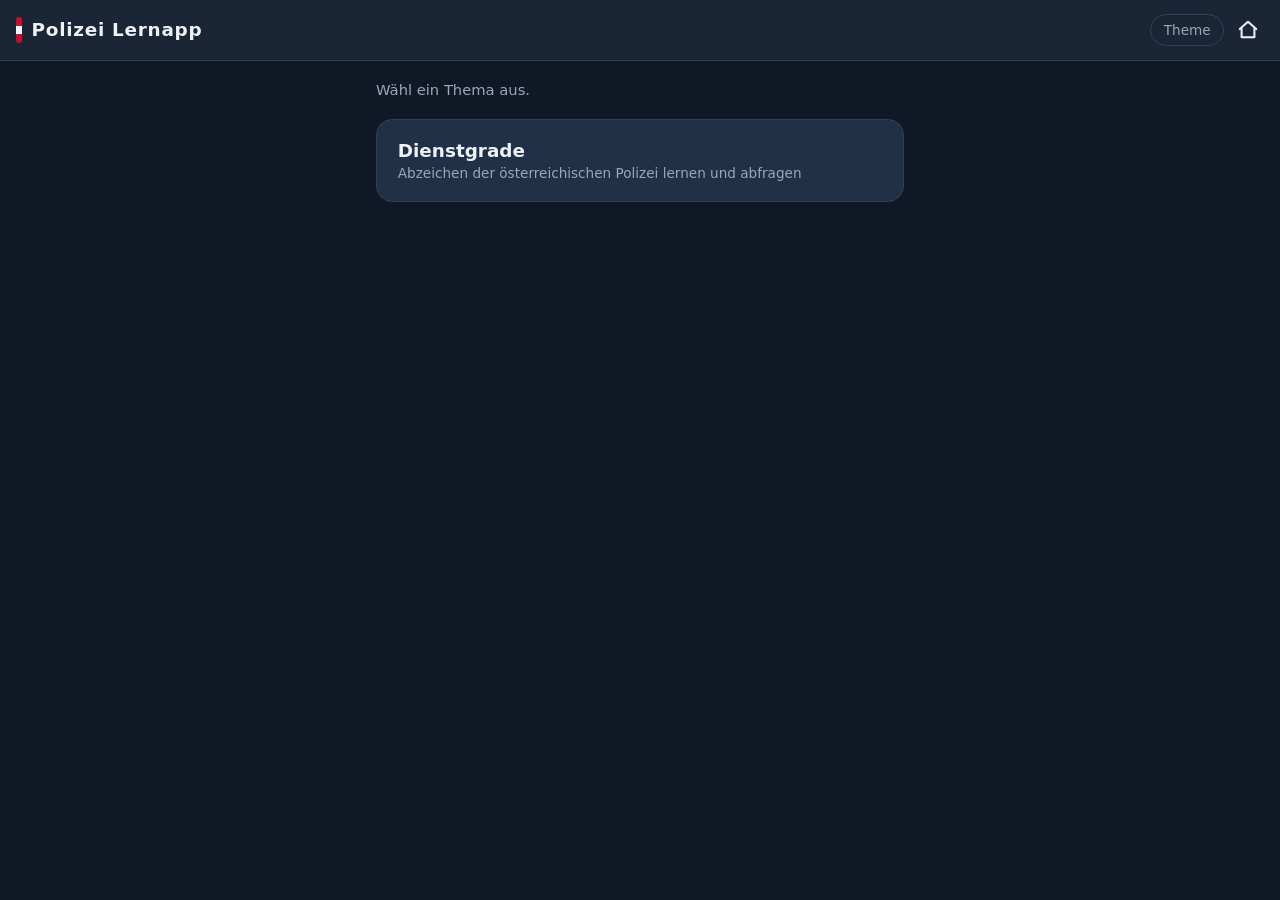
==== index.html @ 6eac29ad "Add files via upload" ====
<!DOCTYPE html>
<html lang="de">
<head>
<meta charset="utf-8">
<meta name="viewport" content="width=device-width, initial-scale=1, viewport-fit=cover">
<meta name="theme-color" content="#101826">
<link rel="manifest" href="manifest.json">
<link rel="icon" href="icon-192.png">
<link rel="apple-touch-icon" href="icon-192.png">
<meta name="apple-mobile-web-app-capable" content="yes">
<meta name="apple-mobile-web-app-status-bar-style" content="black-translucent">
<meta name="apple-mobile-web-app-title" content="Dienstgrade">
<title>Polizei Lernapp</title>
<link rel="stylesheet" href="style.css">
</head>
<body>

<header class="kopf">
  <div class="kopf-titel">
    <span class="rot-weiss-rot" aria-hidden="true"></span>
    <h1 id="kopfTitel">Polizei Lernapp</h1>
  </div>
  <div class="kopf-aktionen">
    <button id="navZurueck" class="nav-icon" hidden aria-label="Zurück">
      <svg viewBox="0 0 24 24" width="22" height="22" fill="none" stroke="currentColor" stroke-width="2.2" stroke-linecap="round" stroke-linejoin="round"><path d="M15 18l-6-6 6-6"/></svg>
    </button>
    <button id="themaBtn" class="ikon" aria-label="Theme umschalten">Theme</button>
    <button id="navHome" class="nav-icon" aria-label="Hauptmenü">
      <svg viewBox="0 0 24 24" width="22" height="22" fill="none" stroke="currentColor" stroke-width="2.2" stroke-linecap="round" stroke-linejoin="round"><path d="M3 11l9-8 9 8"/><path d="M5 10v10h14V10"/></svg>
    </button>
  </div>
</header>

<!-- ========== STARTSEITE (App-Home) ========== -->
<main id="home" class="screen">
  <p class="intro">Wähl ein Thema aus.</p>

  <button id="gehModulDienstgrade" class="kachel kachel-modul">
    <span class="kachel-titel">Dienstgrade</span>
    <span class="kachel-text">Abzeichen der österreichischen Polizei lernen und abfragen</span>
  </button>
</main>

<!-- ========== MODUL: DIENSTGRADE - GRUPPENUEBERSICHT ========== -->
<main id="modulStart" class="screen" hidden>

  <button id="gehAbkuerzungen" class="kachel kachel-modul">
    <span class="kachel-titel">Abkürzungen</span>
    <span class="kachel-text">Kurzbezeichnungen zum Nachschlagen, kein Quiz</span>
  </button>

  <a href="tafel.pdf" target="_blank" rel="noopener" class="kachel kachel-pdf">
    <span class="kachel-titel">Amtliches Referenzdokument (PDF)</span>
    <span class="kachel-text">Die vollständige BMI-Vorschrift im Original</span>
  </a>

  <div id="gruppenListe" class="gruppen-liste"></div>

  <div id="weiteresTraining" class="weiteres-training" hidden>
    <p class="weiteres-titel">Weiteres Training</p>

    <button id="gehSchwierig" class="kachel kachel-klein" disabled>
      <span class="kachel-kopf">
        <span class="kachel-titel">Schwierige Ränge</span>
        <span class="kachel-prozent" id="schwierigProzent">0%</span>
      </span>
      <span class="kachel-text" id="schwierigStatus">Noch keine Übungsdaten vorhanden</span>
      <span class="mini-balken"><span id="schwierigBalken"></span></span>
    </button>

    <button id="gehGemischtMC" class="kachel kachel-klein">
      <span class="kachel-kopf">
        <span class="kachel-titel">Dienstgrade – mit Auswahl</span>
        <span class="kachel-prozent" id="gemischtProzentMC">0%</span>
      </span>
      <span class="kachel-text" id="gemischtStatusMC">Meistere mindestens eine Gruppe</span>
      <span class="mini-balken"><span id="gemischtBalkenMC"></span></span>
    </button>

    <button id="gehGemischtKarte" class="kachel kachel-klein">
      <span class="kachel-kopf">
        <span class="kachel-titel">Dienstgrade – ohne Auswahl</span>
        <span class="kachel-prozent" id="gemischtProzentKarte">0%</span>
      </span>
      <span class="kachel-text" id="gemischtStatusKarte">Meistere mindestens eine Gruppe</span>
      <span class="mini-balken"><span id="gemischtBalkenKarte"></span></span>
    </button>

    <button id="gehUniformMC" class="kachel kachel-klein">
      <span class="kachel-kopf">
        <span class="kachel-titel">Auf der Uniform – mit Auswahl</span>
        <span class="kachel-prozent" id="uniformProzentMC">0%</span>
      </span>
      <span class="kachel-text">Echtes Foto statt Abzeichen-Ausschnitt</span>
      <span class="mini-balken"><span id="uniformBalkenMC"></span></span>
    </button>

    <button id="gehUniformKarte" class="kachel kachel-klein">
      <span class="kachel-kopf">
        <span class="kachel-titel">Auf der Uniform – ohne Auswahl</span>
        <span class="kachel-prozent" id="uniformProzentKarte">0%</span>
      </span>
      <span class="kachel-text">Echtes Foto, Name selbst aufdecken</span>
      <span class="mini-balken"><span id="uniformBalkenKarte"></span></span>
    </button>
  </div>

  <div class="einstellungen">
    <button id="resetLernenBtn" class="reset-klein">Lernfortschritt zurücksetzen</button>
    <button id="resetQuizBtn" class="reset-klein">Quiz-Lernstand zurücksetzen</button>
  </div>
</main>

<!-- ========== LERNMODUS ========== -->
<main id="lernen" class="screen" hidden>
  <div class="fortschritt-leiste"><div id="lernBalken"></div></div>
  <p class="fortschritt-text"><span id="lernPos">1</span> / <span id="lernGesamt"></span></p>

  <div id="lernKarte" class="lernkarte"></div>

  <div class="lern-buttons">
    <button id="lernZurueck" class="knopf knopf-blass">Zurück</button>
    <button id="lernWeiter" class="knopf knopf-gold">Weiter</button>
  </div>
</main>

<!-- ========== QUIZ ========== -->
<main id="quiz" class="screen" hidden>
  <div id="hinweis" class="hinweis" hidden></div>

  <p class="quiz-kontext" id="quizKontext"></p>
  <p class="frage-typ">Welcher Dienstgrad ist das?</p>
  <img id="frageBild" class="frage-bild" src="" alt="Abzeichen">

  <div id="antworten" class="antworten"></div>

  <div id="kartenName" class="karten-name" hidden></div>

  <div id="rueckmeldung" class="rueckmeldung" hidden></div>

  <div id="gruppeFertig" class="gruppe-fertig" hidden>
    <p id="abschlussText"></p>
    <button id="gruppeFertigOk" class="knopf knopf-gold">Zur Gruppenübersicht</button>
  </div>

  <button id="weiterBtn" class="knopf knopf-gold" hidden>Weiter</button>
</main>

<div id="karteAntwort" class="karte-antwort-leiste" hidden>
  <button id="kartenAufdecken" class="knopf knopf-gold">Antwort zeigen</button>
  <div id="kartenBewertung" class="karten-bewertung" hidden>
    <button id="wusstNicht" class="knopf knopf-rot">Wusste ich nicht</button>
    <button id="wusstJa" class="knopf knopf-gruen">Wusste ich</button>
  </div>
</div>

<footer id="leiste" class="leiste" hidden>
  <div class="leiste-wert"><b id="serie">0</b> in Serie</div>
  <div class="leiste-wert"><b id="quote">–</b> richtig</div>
  <div class="leiste-wert"><b id="gelernt">0</b> von <span id="gesamt">0</span> geschafft</div>
</footer>

<!-- ========== ABKUERZUNGEN (eigenes Modul) ========== -->
<main id="abk" class="screen" hidden>
  <h2 class="modul-titel">Abkürzungen</h2>
  <div id="abkListe" class="abk-liste"></div>
  <p class="abk-quelle">Quelle: Wikipedia, BMI Untersch.-Tafel</p>
</main>

<script src="ranks.js"></script>
<script src="app.js"></script>
</body>
</html>
---- style.css ----
/* Muss ganz oben stehen und gewinnt garantiert gegen jede andere
   display-Regel - sonst werden versteckte Bildschirme trotz
   hidden-Attribut angezeigt (sie stapeln sich dann untereinander). */
[hidden] { display: none !important; }

:root {
  --nacht: #101826;
  --nacht-hell: #1a2536;
  --karte: #203046;
  --linie: #2f4159;
  --bordeaux: #6b2130;
  --gold: #c9a227;
  --silber: #c3c9d4;
  --rot: #c8102e;
  --gruen: #3f9e5c;
  --text: #eef1f6;
  --text-leise: #9aa7ba;
}

:root[data-theme="hell"] {
  --nacht: #f4f5f7;
  --nacht-hell: #ffffff;
  --karte: #ffffff;
  --linie: #d8dce3;
  --bordeaux: #8a2c3d;
  --gold: #a17a14;
  --silber: #6b7482;
  --rot: #c8102e;
  --gruen: #2f8a4f;
  --text: #1b2330;
  --text-leise: #5b6474;
}
:root[data-theme="hell"] .lernkarte img,
:root[data-theme="hell"] .ueberblick-item img,
:root[data-theme="hell"] .frage-bild {
  background: #eef0f3;
}
:root[data-theme="hell"] .knopf-rot { background: #ffe1e5; color: #a8283a; border-color: #f0aab4; }
:root[data-theme="hell"] .knopf-gruen { background: #dff5e6; color: #1f7a41; border-color: #a9dfba; }

:root[data-theme="hell"] .antwort.richtig,
:root[data-theme="hell"] .antwort.richtig-blitz {
  background: #dff5e6 !important;
  color: #1f7a41;
  border-color: #4fae6f !important;
}
:root[data-theme="hell"] .antwort.falsch {
  background: #ffe1e5;
  color: #a8283a;
  border-color: #e0788a;
}
:root[data-theme="hell"] .status-offen { background: #e7e9ee; color: #5b6474; }
:root[data-theme="hell"] .status-gelernt { background: #fbf1cf; color: #8a6c14; }
:root[data-theme="hell"] .status-gemeistert { background: #dff5e6; color: #1f7a41; }
:root[data-theme="hell"] .gruppe-fertig {
  background: linear-gradient(150deg, #dff5e6, #eef8ee);
  border-color: #a9dfba;
}
:root[data-theme="hell"] .knopf-gold { color: #fff; }
:root[data-theme="hell"] .gruppen-aktionen button.primaer { color: #fff; }

* { box-sizing: border-box; -webkit-tap-highlight-color: transparent; }

body {
  margin: 0;
  min-height: 100dvh;
  display: flex;
  flex-direction: column;
  background: var(--nacht);
  color: var(--text);
  font-family: "Segoe UI", system-ui, sans-serif;
  font-size: 17px;
  line-height: 1.45;
  padding-bottom: env(safe-area-inset-bottom);
}

/* ---------- Kopf ---------- */
.kopf {
  display: flex;
  align-items: center;
  gap: .5rem;
  padding: .9rem 1rem;
  background: var(--nacht-hell);
  border-bottom: 1px solid var(--linie);
}
.kopf-titel { display: flex; align-items: center; gap: .6rem; }
.kopf-aktionen { margin-left: auto; display: flex; gap: .5rem; }

.nav-icon {
  background: none;
  border: none;
  color: var(--text);
  padding: .3rem;
  display: flex;
  align-items: center;
  gap: .35rem;
  border-radius: 8px;
}
.nav-icon:active { background: var(--karte); }
.nav-icon.nav-text {
  font-family: inherit;
  font-size: .85rem;
  padding: .35rem .8rem;
  border: 1px solid var(--linie);
  border-radius: 999px;
  color: var(--text-leise);
  order: 1;
}
.kopf h1 {
  margin: 0;
  font-size: 1.15rem;
  font-weight: 600;
  letter-spacing: .04em;
}
.rot-weiss-rot {
  width: 6px; height: 26px; border-radius: 3px;
  background: linear-gradient(var(--rot) 33%, #fff 33% 66%, var(--rot) 66%);
}
.ikon {
  background: none;
  border: 1px solid var(--linie);
  color: var(--text-leise);
  border-radius: 999px;
  padding: .35rem .8rem;
  font-size: .85rem;
  font-family: inherit;
}

/* ---------- Hinweis ---------- */
.hinweis {
  margin: .8rem 1rem 0;
  padding: .8rem .9rem;
  border-left: 3px solid var(--gold);
  background: #2a2313;
  border-radius: 0 10px 10px 0;
  font-size: .9rem;
  color: #f0e4c0;
}
.hinweis code { color: var(--gold); }

/* ---------- Quiz ---------- */
main {
  flex: 1;
  padding: 1rem 1rem 1.5rem;
  max-width: 560px;
  width: 100%;
  margin: 0 auto;
}
.frage-typ {
  margin: 0 0 .5rem;
  font-size: .85rem;
  color: var(--text-leise);
}
.frage-bereich { margin-bottom: 1.1rem; }

.frage-text {
  background: linear-gradient(140deg, var(--bordeaux), #4a1622);
  border: 1px solid #83313f;
  border-radius: 14px;
  padding: 1.6rem 1rem;
  text-align: center;
  font-size: 1.5rem;
  font-weight: 600;
}
.frage-bild {
  display: block;
  margin: 0 auto 1rem;
  max-height: clamp(160px, 30vh, 340px);
  max-width: 100%;
  border-radius: 12px;
  background: var(--karte);
  padding: .6rem;
}
.frage-bild-foto {
  background: none;
  padding: 0;
  border-radius: 14px;
  box-shadow: 0 4px 16px rgba(0,0,0,.3);
}

/* ---------- Antworten ---------- */
.antworten { display: grid; gap: .6rem; }
.antworten.bilder { grid-template-columns: 1fr 1fr; }

.antwort {
  background: var(--karte);
  border: 1px solid var(--linie);
  border-radius: 12px;
  color: var(--text);
  font-family: inherit;
  font-size: 1rem;
  padding: .95rem .9rem;
  text-align: left;
  transition: transform .08s ease;
}
.antworten.bilder .antwort {
  display: flex;
  align-items: center;
  justify-content: center;
  min-height: 130px;
  padding: .5rem;
}
.antwort img { max-width: 100%; max-height: 118px; }
.antwort:active { transform: scale(.97); }
.antwort:focus-visible { outline: 2px solid var(--gold); outline-offset: 2px; }

.antwort.richtig {
  border-color: var(--gruen);
  background: #17351f;
}
.antwort.falsch {
  border-color: var(--rot);
  background: #3a161c;
}
.antwort:disabled { opacity: 1; }
.antwort.blass { opacity: .38; }

/* ---------- Rueckmeldung ---------- */
.rueckmeldung {
  margin-top: 1rem;
  padding: .85rem 1rem;
  border-radius: 12px;
  background: var(--nacht-hell);
  border: 1px solid var(--linie);
  font-size: .95rem;
}
.rueckmeldung b { color: var(--gold); }

.weiter {
  width: 100%;
  margin-top: .8rem;
  padding: 1rem;
  border: none;
  border-radius: 12px;
  background: var(--gold);
  color: #221c06;
  font-family: inherit;
  font-size: 1.05rem;
  font-weight: 700;
}
.weiter:active { transform: scale(.98); }

/* ---------- Fussleiste ---------- */
.leiste {
  position: fixed;
  left: 0;
  right: 0;
  bottom: 0;
  z-index: 25;
  display: flex;
  justify-content: space-around;
  gap: .5rem;
  padding: .6rem .5rem calc(.6rem + env(safe-area-inset-bottom));
  background: var(--nacht-hell);
  border-top: 1px solid var(--linie);
  font-size: .78rem;
  color: var(--text-leise);
  text-align: center;
}
.leiste b { display: block; font-size: 1.15rem; color: var(--text); }

/* ---------- Lernstand ---------- */
.panel {
  position: fixed;
  inset: 0;
  z-index: 10;
  background: var(--nacht);
  overflow-y: auto;
  padding: 0 1rem 2rem;
}
.panel-kopf {
  position: sticky;
  top: 0;
  display: flex;
  align-items: center;
  justify-content: space-between;
  padding: 1rem 0;
  background: var(--nacht);
  border-bottom: 1px solid var(--linie);
}
.panel-kopf h2 { margin: 0; font-size: 1.1rem; font-weight: 600; }

.stats-liste { margin-top: 1rem; }
.stat-zeile { padding: .65rem 0; border-bottom: 1px solid var(--linie); }
.stat-oben {
  display: flex;
  justify-content: space-between;
  gap: 1rem;
  font-size: .95rem;
}
.stat-oben span { color: var(--text-leise); font-size: .85rem; white-space: nowrap; }
.balken {
  height: 6px;
  margin-top: .45rem;
  border-radius: 3px;
  background: var(--linie);
  overflow: hidden;
}
.balken div { height: 100%; background: var(--gold); }
.stat-gruppe {
  margin: 1.4rem 0 .2rem;
  font-size: .8rem;
  color: var(--text-leise);
}

.reset {
  width: 100%;
  margin-top: 1.5rem;
  padding: .9rem;
  border: 1px solid var(--rot);
  border-radius: 12px;
  background: none;
  color: #ff8b9c;
  font-family: inherit;
  font-size: .95rem;
}

@media (prefers-reduced-motion: reduce) {
  * { transition: none !important; }
}

/* ============ Start / Lernen / Quiz ============ */

.screen {
  flex: 1;
  padding: 1.1rem 1rem 1.5rem;
  max-width: 560px;
  width: 100%;
  margin: 0 auto;
  display: flex;
  flex-direction: column;
}

.intro {
  color: var(--text-leise);
  font-size: .92rem;
  margin: 0 0 1.2rem;
}

.kachel {
  display: flex;
  flex-direction: column;
  align-items: flex-start;
  gap: .3rem;
  text-align: left;
  width: 100%;
  border: 1px solid var(--linie);
  border-radius: 16px;
  padding: 1.2rem 1.3rem;
  margin-bottom: .9rem;
  font-family: inherit;
  color: var(--text);
  background: var(--karte);
}
.kachel-lernen { background: linear-gradient(135deg, #203046, #16324a); border-color: #2c4c68; }
.kachel-quiz   { background: linear-gradient(135deg, var(--bordeaux), #4a1622); border-color: #83313f; }
.kachel-titel { font-size: 1.15rem; font-weight: 700; }
.kachel-text  { font-size: .85rem; color: var(--text-leise); }
.kachel:active:not(:disabled) { transform: scale(.98); }
.kachel:disabled {
  opacity: .55;
  filter: grayscale(.4);
}

.einstellungen {
  margin-top: auto;
  padding-top: 1.5rem;
  display: flex;
  flex-direction: column;
  gap: .6rem;
}
.reset-klein {
  background: none;
  border: 1px solid var(--linie);
  color: var(--text-leise);
  border-radius: 10px;
  padding: .7rem;
  font-family: inherit;
  font-size: .82rem;
}

/* ---------- Lernmodus ---------- */

.fortschritt-leiste {
  height: 6px;
  border-radius: 3px;
  background: var(--linie);
  overflow: hidden;
  margin-bottom: .4rem;
}
.fortschritt-leiste div { height: 100%; background: var(--gold); transition: width .25s ease; }
.fortschritt-text {
  margin: 0 0 1rem;
  font-size: .8rem;
  color: var(--text-leise);
  text-align: right;
}

.lernkarte {
  flex: 1;
  display: flex;
  flex-direction: column;
  align-items: center;
  justify-content: center;
  text-align: center;
  background: var(--karte);
  border: 1px solid var(--linie);
  border-radius: 18px;
  padding: 1.6rem 1.3rem;
  min-height: 320px;
}
.lernkarte img {
  max-height: 280px;
  max-width: 100%;
  margin-bottom: 1rem;
  border-radius: 10px;
}
.lernkarte h2 { margin: 0 0 .3rem; font-size: 1.4rem; }
.lernkarte .gruppe-tag {
  display: inline-block;
  font-size: .75rem;
  color: var(--gold);
  border: 1px solid var(--gold);
  border-radius: 999px;
  padding: .15rem .7rem;
  margin-bottom: .2rem;
}

.lernkarte.intro-karte {
  background: linear-gradient(150deg, var(--nacht-hell), var(--karte));
}
.lernkarte.intro-karte h2 { font-size: 1.3rem; }
.lernkarte.intro-karte p { color: var(--text-leise); font-size: .95rem; margin: .6rem 0 0; }

.lern-buttons {
  display: grid;
  grid-template-columns: 1fr 2fr;
  gap: .7rem;
  margin-top: 1rem;
}

.knopf {
  width: 100%;
  padding: 1rem;
  border: none;
  border-radius: 12px;
  font-family: inherit;
  font-size: 1.02rem;
  font-weight: 700;
}
.knopf-gold { background: var(--gold); color: #221c06; }
.knopf-blass { background: var(--karte); color: var(--text); border: 1px solid var(--linie); }
.knopf:active { transform: scale(.98); }
.knopf:disabled { opacity: .4; }

.link-klein {
  background: none;
  border: none;
  color: var(--text-leise);
  font-family: inherit;
  font-size: .85rem;
  text-decoration: underline;
  margin-top: .9rem;
  align-self: center;
  padding: .4rem;
}

/* ---------- Quiz: sechs Antworten ---------- */

.antworten.text6 { grid-template-columns: 1fr 1fr; gap: .5rem; }
.antworten.text6 .antwort { padding: .7rem .5rem; font-size: .92rem; text-align: center; }

.antwort.richtig-blitz {
  border-color: var(--gruen) !important;
  background: #17351f !important;
}

/* ============ Gruppen-Kacheln (Start) ============ */

.gruppen-liste { display: flex; flex-direction: column; gap: .8rem; margin-bottom: .9rem; }

.gruppen-karte {
  border: 1px solid var(--linie);
  border-radius: 16px;
  padding: 1rem 1.1rem;
  background: var(--karte);
}
.gruppen-kopf {
  display: flex;
  align-items: center;
  justify-content: space-between;
  gap: .6rem;
  margin-bottom: .8rem;
}
.gruppen-name { font-size: 1.02rem; font-weight: 700; }
.gruppen-anzahl { font-size: .78rem; color: var(--text-leise); display: block; margin-top: .1rem; }

.gruppen-status {
  font-size: .72rem;
  font-weight: 700;
  padding: .2rem .6rem;
  border-radius: 999px;
  white-space: nowrap;
}
.status-offen     { background: #2a3345; color: var(--text-leise); }
.status-gelernt   { background: #2a3313; color: #e3d98a; }
.status-gemeistert{ background: #123822; color: #7fe3a4; }

.gruppen-aktionen { display: grid; grid-template-columns: 1fr 1fr; gap: .6rem; }
.gruppen-aktionen button {
  padding: .75rem;
  border-radius: 10px;
  font-family: inherit;
  font-size: .88rem;
  font-weight: 700;
  border: 1px solid var(--linie);
  background: var(--nacht-hell);
  color: var(--text);
}
.gruppen-aktionen button.primaer { background: var(--gold); color: #221c06; border: none; }
.gruppen-aktionen button:disabled { opacity: .4; }

.kachel-gemischt {
  background: linear-gradient(135deg, #2a2050, #4a1f5c);
  border-color: #6b3f8a;
}
.kachel-schwierig {
  background: linear-gradient(135deg, #4a2e10, #5c3a12);
  border-color: #8a5f2f;
}
.kachel-duell {
  background: linear-gradient(135deg, #3a1010, #5c1818);
  border-color: #8a2f2f;
}

/* ============ Uebersichtskarte im Lernmodus ============ */

.lernkarte.ueberblick-karte { align-items: stretch; text-align: left; }
.lernkarte.ueberblick-karte h2 { align-self: center; margin-bottom: 1rem; }
.ueberblick-liste { width: 100%; display: flex; flex-direction: column; gap: .5rem; }
.ueberblick-item {
  display: flex;
  align-items: center;
  gap: .8rem;
  background: var(--nacht-hell);
  border-radius: 10px;
  padding: .6rem .8rem;
}
.ueberblick-item img {
  width: 68px; height: 68px;
  object-fit: contain;
  border-radius: 6px;
  background: rgba(255,255,255,.04);
  padding: 3px;
  flex-shrink: 0;
}
.ueberblick-item .nr {
  font-size: .8rem;
  color: var(--text-leise);
  width: 1.3rem;
  text-align: right;
  flex-shrink: 0;
}
.ueberblick-item .name { font-size: 1rem; }

.rang-hinweis {
  margin: .6rem 0 0;
  font-size: .82rem;
  color: var(--text-leise);
  line-height: 1.4;
}

/* ============ Quiz-Kontext + Gruppenabschluss ============ */

.quiz-kontext {
  text-align: center;
  font-size: .8rem;
  color: var(--gold);
  margin: 0 0 .2rem;
  letter-spacing: .03em;
}

.gruppe-fertig {
  text-align: center;
  background: linear-gradient(150deg, #123822, #0e2a1a);
  border: 1px solid #1f5c3a;
  border-radius: 16px;
  padding: 1.6rem 1.2rem;
  margin-top: .5rem;
}
.gruppe-fertig p { font-size: 1.15rem; margin: 0 0 1rem; }
.gruppe-fertig .knopf { max-width: 260px; margin: 0 auto; }

/* ============ Abkuerzungen-Modul ============ */

.kachel-abk {
  background: linear-gradient(135deg, #10333a, #124a4a);
  border-color: #2f7a7a;
}

.abk-quelle {
  font-size: .75rem;
  color: var(--text-leise);
  margin: 1.2rem 0 0;
  text-align: center;
}

.abk-liste { padding-bottom: 1rem; }

/* Jede Zeile ist jetzt eine feste Karte mit Bild, Titel, Kuerzel und
   Hinweistext - keine Tipp-Interaktion mehr noetig. */
.abk-karte {
  display: flex;
  align-items: flex-start;
  gap: .9rem;
  padding: .9rem 0;
  border-bottom: 1px solid var(--linie);
}
.abk-karte-bild {
  width: 84px;
  height: 84px;
  object-fit: contain;
  flex-shrink: 0;
  border-radius: 6px;
  background: rgba(255,255,255,.06);
  padding: 3px;
}
.abk-karte-inhalt { flex: 1; min-width: 0; }
.abk-kurz {
  flex-shrink: 0;
  font-size: .85rem;
  font-weight: 700;
  border-radius: 8px;
  padding: .15rem .6rem;
  white-space: nowrap;
}
.abk-hinweis {
  font-size: .84rem;
  color: var(--text-leise);
  line-height: 1.4;
}
.abk-tooltip-titel {
  font-size: .98rem;
  font-weight: 700;
  margin-bottom: .35rem;
  display: flex;
  align-items: center;
  gap: .5rem;
  flex-wrap: wrap;
}

/* Abkuerzungs-Badge je Verwendungsgruppe im selben Goldton-Grundschema,
   aber jeweils leicht verschoben eingefaerbt. */
.abk-kurz-e2b     { background: #4a2226; color: #e7a3a9; }  /* rötlich */
.abk-kurz-e2a     { background: #33383f; color: #c9d1da; }  /* silbern */
.abk-kurz-e1      { background: #4a3d12; color: #e8d27a; }  /* gelb */
.abk-kurz-sonstige{ background: #4a2f10; color: #e8a95c; }  /* orange-gold */

:root[data-theme="hell"] .abk-kurz-e2b      { background: #f7dde0; color: #93343e; }
:root[data-theme="hell"] .abk-kurz-e2a      { background: #e4e7ec; color: #454e5b; }
:root[data-theme="hell"] .abk-kurz-e1       { background: #faf0cf; color: #8a6c14; }
:root[data-theme="hell"] .abk-kurz-sonstige { background: #fbe4cc; color: #96591c; }

/* ============ Neue App-Startseite ============ */

.kachel-modul {
  background: var(--karte);
  border-color: var(--linie);
}
.kachel-pdf {
  display: flex;
  flex-direction: column;
  gap: .3rem;
  background: var(--karte);
  border: 1px dashed var(--linie);
  border-radius: 16px;
  padding: 1rem 1.1rem;
  margin-bottom: 1rem;
  text-decoration: none;
  color: var(--text);
}
.kachel-pdf .kachel-titel { font-size: .98rem; font-weight: 700; }
.kachel-pdf .kachel-text { font-size: .8rem; color: var(--text-leise); }
.kachel-pdf:active { background: var(--nacht-hell); }
.kachel-bald {
  opacity: .55;
}

.link-oben {
  display: block;
  margin: 0 0 1rem;
  align-self: flex-start;
}

.modul-titel {
  font-size: 1.2rem;
  font-weight: 700;
  margin: 0 0 .8rem;
}

/* ============ Weiteres Training (zurueckhaltender als Hauptkacheln) ============ */

.weiteres-training {
  margin-top: 1.4rem;
  padding-top: 1.2rem;
  border-top: 1px solid var(--linie);
}
.weiteres-titel {
  font-size: .8rem;
  color: var(--text-leise);
  text-transform: uppercase;
  letter-spacing: .04em;
  margin: 0 0 .7rem;
}

.kachel-klein {
  background: var(--nacht-hell);
  border: 1px solid var(--linie);
  padding: .85rem 1rem;
  margin-bottom: .6rem;
}
.kachel-klein .kachel-titel { font-size: .95rem; font-weight: 600; }
.kachel-klein .kachel-text { font-size: .78rem; }

.kachel-kopf {
  display: flex;
  align-items: baseline;
  justify-content: space-between;
  gap: .6rem;
  width: 100%;
}
.kachel-prozent {
  font-size: .85rem;
  font-weight: 700;
  color: var(--gold);
  flex-shrink: 0;
}
.mini-balken {
  display: block;
  width: 100%;
  height: 5px;
  border-radius: 3px;
  background: var(--linie);
  overflow: hidden;
  margin-top: .5rem;
}
.mini-balken span {
  display: block;
  height: 100%;
  background: var(--gold);
  width: 0%;
  transition: width .3s ease;
}

/* Zusatz-Modi (Gemischt/Schwierig/Duell) nutzen bewusst denselben
   ruhigen Look wie die Gruppenkacheln, keine bunten Farbverlaeufe mehr. */

/* ============ Karteikarten-Modus (Gemischtes Quiz ohne Auswahl) ============ */

/* Name-Anzeige liegt im normalen Fluss direkt unter dem Bild und blendet
   sanft ein, statt abrupt aufzuploppen. */
.karten-name {
  background: var(--karte);
  border: 1px solid var(--linie);
  border-radius: 14px;
  padding: 1.3rem 1rem;
  font-size: 1.4rem;
  font-weight: 700;
  text-align: center;
  margin: .5rem 0 1rem;
  opacity: 0;
  transform: translateY(8px);
  transition: opacity .35s ease, transform .35s ease;
}
.karten-name.sichtbar {
  opacity: 1;
  transform: translateY(0);
}

/* Die Buttons ("Antwort zeigen" / Bewertung) sitzen fix am unteren
   Bildschirmrand - aber ueber der Fussleiste mit Serie/Quote/Gelernt,
   damit sie diese Infos nicht verdecken. */
.karte-antwort-leiste {
  position: fixed;
  left: 1rem;
  right: 1rem;
  bottom: calc(3.8rem + env(safe-area-inset-bottom));
  z-index: 30;
  background: var(--nacht-hell);
  border: 1px solid var(--linie);
  border-radius: 16px;
  padding: .9rem 1rem;
  box-shadow: 0 8px 24px rgba(0,0,0,.35);
}

/* Platz am Bildschirmende reservieren, damit weder die fixe Leiste
   noch die Fussleiste den letzten Inhalt verdecken. */
#quiz { padding-bottom: 10.5rem; }

/* "Weiter"-Knopf im MC-Quiz genauso angehoben und fixiert wie die
   Karteikarten-Leiste, ebenfalls ueber der Fussleiste. */
#weiterBtn {
  position: fixed;
  left: 1rem;
  right: 1rem;
  bottom: calc(3.8rem + env(safe-area-inset-bottom));
  z-index: 30;
  width: auto;
  box-shadow: 0 8px 24px rgba(0,0,0,.35);
}

.karten-bewertung {
  display: grid;
  grid-template-columns: 1fr 1fr;
  gap: .7rem;
}

.knopf-rot {
  background: #3a161c;
  color: #ff9aa6;
  border: 1px solid #7a2a35;
}
.knopf-gruen {
  background: #123822;
  color: #7fe3a4;
  border: 1px solid #1f5c3a;
}

/* ============ Quiz-Bildschirm: fest, kein Scrollen ============ */

body.fest {
  height: 100dvh;
  overflow: hidden;
}
body.fest #quiz {
  overflow: hidden;
  padding-top: .6rem;
}
body.fest #quiz .quiz-kontext { margin-bottom: 0; }
body.fest #quiz .frage-typ { margin: 0 0 .4rem; }
body.fest .antworten.text6 .antwort { padding: .6rem .4rem; font-size: .88rem; }
body.fest .karten-name { padding: .9rem 1rem; margin: .4rem 0 .6rem; font-size: 1.2rem; }

/* ============ Lernstand: nur Hauptgruppen-Zusammenfassung ============ */

.stat-gruppen-karte {
  background: var(--karte);
  border: 1px solid var(--linie);
  border-radius: 14px;
  padding: 1rem 1.1rem;
  margin-bottom: .9rem;
}
.stat-gruppen-karte .stat-oben {
  display: flex;
  align-items: center;
  justify-content: space-between;
  gap: .6rem;
  margin-bottom: .6rem;
}
.stat-gruppen-karte .gruppen-name { font-size: 1rem; font-weight: 700; }
.stat-gruppen-karte .balken { height: 8px; }
.stat-detail {
  margin: .6rem 0 0;
  font-size: .82rem;
  color: var(--text-leise);
}
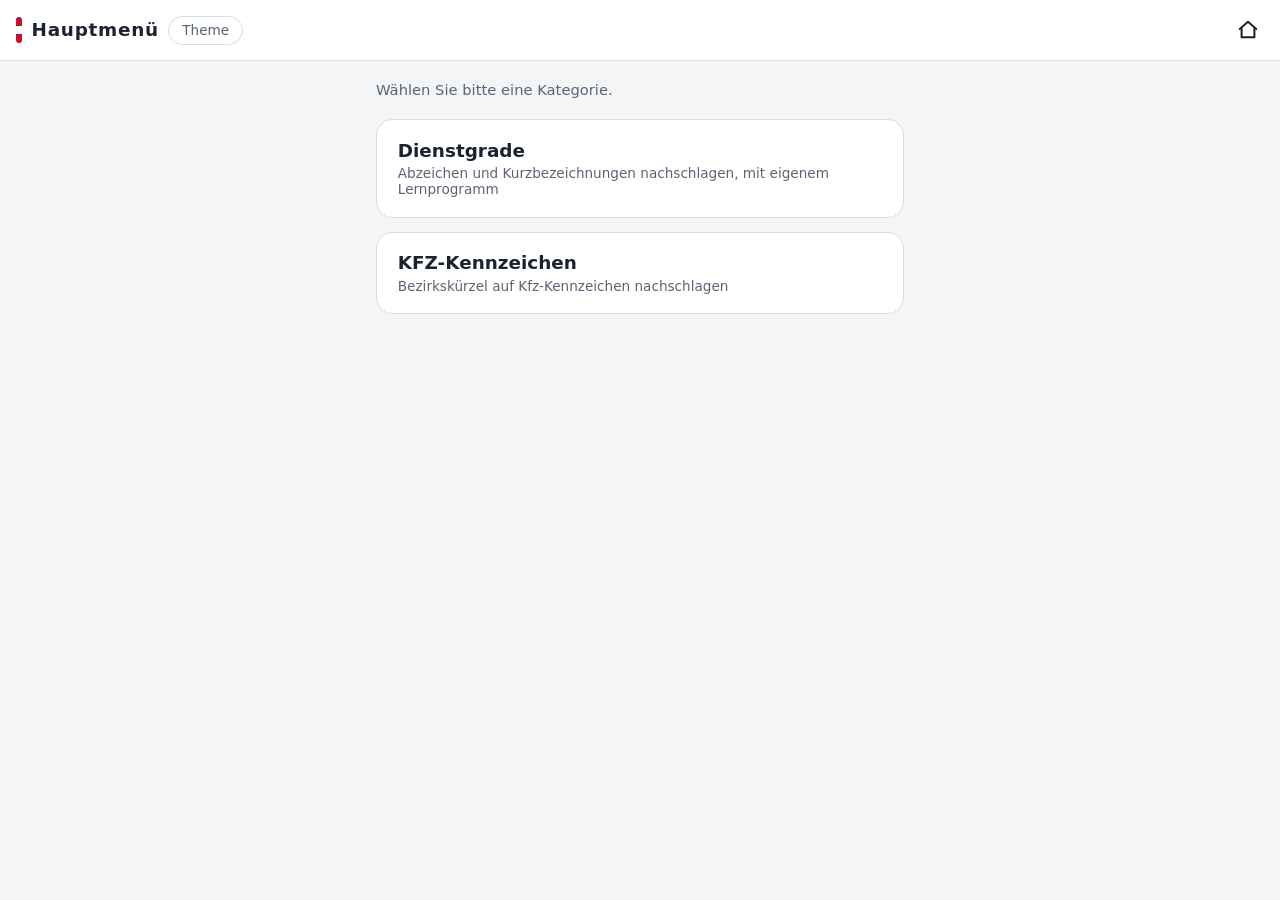
==== commit 617806c6: "Add files via upload" ====
--- a/index.html
+++ b/index.html
@@ -9,64 +9,54 @@
 <link rel="apple-touch-icon" href="icon-192.png">
 <meta name="apple-mobile-web-app-capable" content="yes">
 <meta name="apple-mobile-web-app-status-bar-style" content="black-translucent">
-<meta name="apple-mobile-web-app-title" content="Dienstgrade">
-<title>Polizei Lernapp</title>
-<link rel="stylesheet" href="style.css">
+<meta name="apple-mobile-web-app-title" content="Hauptmenü NachSchlagWerk">
+<title>NachSchlagWerk</title>
+<link rel="preconnect" href="https://fonts.googleapis.com">
+<link rel="preconnect" href="https://fonts.gstatic.com" crossorigin>
+<link href="https://fonts.googleapis.com/css2?family=Barlow+Condensed:wght@600;700;800;900&display=swap" rel="stylesheet">
+<link rel="stylesheet" href="style.css?v=29">
 </head>
 <body>
 
 <header class="kopf">
   <div class="kopf-titel">
     <span class="rot-weiss-rot" aria-hidden="true"></span>
-    <h1 id="kopfTitel">Polizei Lernapp</h1>
+    <h1 id="kopfTitel">NachSchlagWerk</h1>
+    <button id="themaBtn" class="ikon" aria-label="Theme umschalten">Theme</button>
   </div>
   <div class="kopf-aktionen">
     <button id="navZurueck" class="nav-icon" hidden aria-label="Zurück">
       <svg viewBox="0 0 24 24" width="22" height="22" fill="none" stroke="currentColor" stroke-width="2.2" stroke-linecap="round" stroke-linejoin="round"><path d="M15 18l-6-6 6-6"/></svg>
     </button>
-    <button id="themaBtn" class="ikon" aria-label="Theme umschalten">Theme</button>
     <button id="navHome" class="nav-icon" aria-label="Hauptmenü">
       <svg viewBox="0 0 24 24" width="22" height="22" fill="none" stroke="currentColor" stroke-width="2.2" stroke-linecap="round" stroke-linejoin="round"><path d="M3 11l9-8 9 8"/><path d="M5 10v10h14V10"/></svg>
     </button>
   </div>
 </header>
 
-<!-- ========== STARTSEITE (App-Home) ========== -->
+<!-- ========== STARTSEITE (App-Home / Nachschlagewerk) ========== -->
 <main id="home" class="screen">
-  <p class="intro">Wähl ein Thema aus.</p>
+  <p class="intro">Wählen Sie bitte eine Kategorie.</p>
 
   <button id="gehModulDienstgrade" class="kachel kachel-modul">
     <span class="kachel-titel">Dienstgrade</span>
-    <span class="kachel-text">Abzeichen der österreichischen Polizei lernen und abfragen</span>
+    <span class="kachel-text">Abzeichen und Kurzbezeichnungen nachschlagen, mit eigenem Lernprogramm</span>
+  </button>
+
+  <button id="gehModulKennzeichen" class="kachel kachel-modul">
+    <span class="kachel-titel">KFZ-Kennzeichen</span>
+    <span class="kachel-text">Bezirkskürzel auf Kfz-Kennzeichen nachschlagen</span>
   </button>
 </main>
 
 <!-- ========== MODUL: DIENSTGRADE - GRUPPENUEBERSICHT ========== -->
 <main id="modulStart" class="screen" hidden>
-
-  <button id="gehAbkuerzungen" class="kachel kachel-modul">
-    <span class="kachel-titel">Abkürzungen</span>
-    <span class="kachel-text">Kurzbezeichnungen zum Nachschlagen, kein Quiz</span>
-  </button>
-
-  <a href="tafel.pdf" target="_blank" rel="noopener" class="kachel kachel-pdf">
-    <span class="kachel-titel">Amtliches Referenzdokument (PDF)</span>
-    <span class="kachel-text">Die vollständige BMI-Vorschrift im Original</span>
-  </a>
+  <h2 class="modul-titel">Lernprogramm</h2>
 
   <div id="gruppenListe" class="gruppen-liste"></div>
 
-  <div id="weiteresTraining" class="weiteres-training" hidden>
+  <div id="weiteresTraining" class="weiteres-training">
     <p class="weiteres-titel">Weiteres Training</p>
-
-    <button id="gehSchwierig" class="kachel kachel-klein" disabled>
-      <span class="kachel-kopf">
-        <span class="kachel-titel">Schwierige Ränge</span>
-        <span class="kachel-prozent" id="schwierigProzent">0%</span>
-      </span>
-      <span class="kachel-text" id="schwierigStatus">Noch keine Übungsdaten vorhanden</span>
-      <span class="mini-balken"><span id="schwierigBalken"></span></span>
-    </button>
 
     <button id="gehGemischtMC" class="kachel kachel-klein">
       <span class="kachel-kopf">
@@ -160,11 +150,76 @@
   <div class="leiste-wert"><b id="gelernt">0</b> von <span id="gesamt">0</span> geschafft</div>
 </footer>
 
-<!-- ========== ABKUERZUNGEN (eigenes Modul) ========== -->
+<!-- ========== MODUL: KENNZEICHEN ========== -->
+<main id="kennzeichen" class="screen" hidden>
+  <h2 class="modul-titel">Kennzeichen-Abfrage</h2>
+
+  <div class="kz-simulator">
+    <label for="kzLand" class="kz-label">Land</label>
+    <select id="kzLand" class="kz-land-auswahl"></select>
+
+    <div class="kz-schild" id="kzSchild">
+      <span class="kz-schild-eu" id="kzSchildEu">
+        <span class="kz-sterne" id="kzSterne"></span>
+        <span class="kz-schild-a" id="kzSchildA">A</span>
+      </span>
+      <input id="kzEingabe" class="kz-schild-code" type="text" maxlength="3" autocomplete="off" autocapitalize="characters">
+      <span class="kz-schild-punkt" id="kzSchildPunkt"></span>
+      <span class="kz-schild-wappen" id="kzWappen">
+        <span class="kz-wappen-bild" id="kzWappenBild"></span>
+        <span class="kz-wappen-text" id="kzWappenText"></span>
+      </span>
+      <input class="kz-schild-nr" id="kzSchildNr" type="text" value="123 AB" readonly autocomplete="off">
+      <span class="kz-schild-nr-suffix" id="kzSchildNrSuffix"></span>
+      <span class="kz-schild-eu2" id="kzSchildEu2"></span>
+    </div>
+
+    <p class="kz-ergebnis" id="kzErgebnis">Tipp ein Bezirkskürzel ein, z.B. „AM"</p>
+  </div>
+
+  <div class="kz-karte-box" id="kzKarteBox" hidden>
+    <p class="kz-karte-titel">Lage in Österreich</p>
+    <div class="kz-karte" id="kzKarte"></div>
+  </div>
+
+  <button id="gehKennzeichenListe" class="kachel kachel-klein">
+    <span class="kachel-titel">Alle Kennzeichen durchsuchen</span>
+    <span class="kachel-text">Komplette Liste mit Suche und Land-/Bundesland-Filter</span>
+  </button>
+</main>
+
+<!-- ========== MODUL: KENNZEICHEN - LISTE ========== -->
+<main id="kennzeichenListe" class="screen" hidden>
+  <h2 class="modul-titel">Alle Kennzeichen durchsuchen</h2>
+
+  <div class="kz-filterzeile">
+    <select id="kzListeLand" class="kz-bundesland-filter"></select>
+    <select id="kzListeBundesland" class="kz-bundesland-filter">
+      <option value="">Alle Regionen</option>
+    </select>
+  </div>
+
+  <div class="kz-suchleiste">
+    <input id="kzSucheKuerzel" class="kz-suche-kuerzel" type="text" maxlength="4" placeholder="Kürzel" autocomplete="off" autocapitalize="characters">
+    <span class="kz-suchleiste-trenner"></span>
+    <svg class="kz-lupe" viewBox="0 0 24 24" width="18" height="18" fill="none" stroke="currentColor" stroke-width="2.2" stroke-linecap="round"><circle cx="11" cy="11" r="7"/><path d="M21 21l-4.3-4.3"/></svg>
+    <input id="kzSucheName" class="kz-suche-eingabe" type="text" placeholder="Bezirk, Bundesland oder Land suchen ..." autocomplete="off">
+  </div>
+
+  <div id="kzListe" class="kz-liste"></div>
+</main>
+
+<!-- ========== DIENSTGRADE - UEBERSICHT (Kurzbezeichnungen) ========== -->
 <main id="abk" class="screen" hidden>
-  <h2 class="modul-titel">Abkürzungen</h2>
+  <h2 class="modul-titel">Dienstgrade</h2>
+
+  <button id="gehLernprogramm" class="kachel kachel-modul">
+    <span class="kachel-titel">Lernprogramm</span>
+    <span class="kachel-text">Dienstgrade lernen und im Quiz abfragen</span>
+  </button>
+
   <div id="abkListe" class="abk-liste"></div>
-  <p class="abk-quelle">Quelle: Wikipedia, BMI Untersch.-Tafel</p>
+  <p class="abk-quelle">Quelle: <a href="tafel.pdf" target="_blank" rel="noopener">Amtliches Referenzdokument (PDF, BMI-Vorschrift)</a></p>
 </main>
 
 <script src="ranks.js"></script>
--- a/style.css
+++ b/style.css
@@ -104,7 +104,6 @@
   border: 1px solid var(--linie);
   border-radius: 999px;
   color: var(--text-leise);
-  order: 1;
 }
 .kopf h1 {
   margin: 0;
@@ -303,6 +302,18 @@
   color: var(--text-leise);
 }
 
+/* Land-Ueberschrift in der Kennzeichen-Liste: deutlich kraeftiger als
+   die Bundesland-/Regions-Unterueberschrift darunter. */
+.stat-land {
+  margin: 1.8rem 0 .3rem;
+  padding-top: 1rem;
+  border-top: 1px solid var(--linie);
+  font-size: 1.05rem;
+  font-weight: 700;
+  color: var(--text);
+}
+.stat-land:first-child { margin-top: 0; padding-top: 0; border-top: none; }
+
 .reset {
   width: 100%;
   margin-top: 1.5rem;
@@ -524,10 +535,6 @@
   background: linear-gradient(135deg, #2a2050, #4a1f5c);
   border-color: #6b3f8a;
 }
-.kachel-schwierig {
-  background: linear-gradient(135deg, #4a2e10, #5c3a12);
-  border-color: #8a5f2f;
-}
 .kachel-duell {
   background: linear-gradient(135deg, #3a1010, #5c1818);
   border-color: #8a2f2f;
@@ -547,7 +554,8 @@
   padding: .6rem .8rem;
 }
 .ueberblick-item img {
-  width: 68px; height: 68px;
+  width: 68px;
+  height: 68px;
   object-fit: contain;
   border-radius: 6px;
   background: rgba(255,255,255,.04);
@@ -864,3 +872,501 @@
   font-size: .82rem;
   color: var(--text-leise);
 }
+
+/* ============ Kennzeichen-Modul ============ */
+
+.kz-simulator {
+  background: var(--karte);
+  border: 1px solid var(--linie);
+  border-radius: 16px;
+  padding: 1.1rem 1.2rem 1.3rem;
+  margin-bottom: 1.2rem;
+  text-align: center;
+}
+.kz-label {
+  display: block;
+  font-size: .8rem;
+  color: var(--text-leise);
+  margin-bottom: .5rem;
+  text-align: left;
+}
+.kz-eingabe {
+  width: 100%;
+  font-family: inherit;
+  font-size: 1.3rem;
+  font-weight: 700;
+  letter-spacing: .1em;
+  text-align: center;
+  text-transform: uppercase;
+  padding: .7rem;
+  border-radius: 10px;
+  border: 1px solid var(--linie);
+  background: var(--nacht-hell);
+  color: var(--text);
+  margin-bottom: 1.1rem;
+}
+.kz-eingabe:focus { outline: 2px solid var(--gold); }
+
+.kz-land-auswahl {
+  width: 100%;
+  font-family: inherit;
+  font-size: .98rem;
+  padding: .65rem .8rem;
+  border-radius: 10px;
+  border: 1px solid var(--linie);
+  background: var(--nacht-hell);
+  color: var(--text);
+  margin-bottom: .9rem;
+}
+
+/* Nachgebaute Kennzeichentafel: weiss, schwarze Schrift, blaues
+   EU-Feld links, Landes-/Bundeslandwappen mittig - rein optisch,
+   keine echten Kennzeichen. Schriftart lehnt sich an die echte
+   europaeische Kennzeichenschrift (FE-Schrift) an: Barlow Condensed
+   ist frei lizenziert (SIL OFL) und wurde bewusst mit schmalen,
+   schilderaehnlichen Proportionen gezeichnet - naeher am echten Look
+   als eine gewoehnliche Groteskschrift, ohne eine Nachbau-Schriftart
+   mit unklarer Lizenz einzubinden. Das Kuerzel wird DIREKT auf der
+   Tafel eingetippt. */
+.kz-schild {
+  position: relative;
+  display: flex;
+  align-items: stretch;
+  justify-content: center;
+  background: #fff;
+  border: 3px solid #111;
+  border-radius: 8px;
+  overflow: hidden;
+  height: 80px;
+  /* Seitenverhaeltnis eines echten oesterreichischen Kennzeichens
+     (520 x 110mm, ca. 4.73:1) - bei 80px Hoehe also ca. 378px Breite. */
+  max-width: 378px;
+  margin: 0 auto;
+  box-shadow: 0 3px 10px rgba(0, 0, 0, .3);
+  font-family: "Barlow Condensed", "Arial Narrow", Arial, sans-serif;
+  transition: background .2s ease;
+}
+/* Rot-weiss-rote Randstreifen oben und unten - nur beim
+   oesterreichischen Kennzeichen, nicht bei den anderen Laendern. */
+.kz-schild-at::before,
+.kz-schild-at::after {
+  content: "";
+  position: absolute;
+  left: 0;
+  right: 0;
+  height: 6px;
+  background: linear-gradient(#d52b1e 33%, #fff 33% 66%, #d52b1e 66%);
+  z-index: 2;
+}
+.kz-schild-at::before { top: 0; }
+.kz-schild-at::after { bottom: 0; }
+/* Liechtenstein: traditionell schwarze Tafel mit weisser Schrift -
+   einziges Land in Europa mit dieser Farbgebung fuer Privatfahrzeuge. */
+.kz-schild-dunkel { background: #111; border-color: #555; }
+/* Ungarn-Taxi: gelbe Tafel statt weiss. */
+.kz-schild-gelb { background: #ffd200; }
+.kz-schild-gelb .kz-schild-code,
+.kz-schild-gelb .kz-schild-nr { background: transparent; }
+/* Rahmenfarbe passend zur Schriftfarbe bei Polizei (blau) bzw.
+   Diplomaten-Sonderkennzeichen (gruen). */
+.kz-schild-rahmen-blau { border-color: #0047ab; }
+.kz-schild-rahmen-gruen { border-color: #0a7a3d; }
+/* Schweiz: Kantonswappen steht am echten Schild ganz rechts hinter
+   der Nummer, nicht zwischen Kuerzel und Nummer wie bei Oesterreich. */
+.kz-schild-wappen-hinten .kz-schild-nr {
+  order: 2;
+  /* buendig/nah am Punkt in der Mitte statt am Wappen ganz rechts. */
+  padding: 0 6px 0 2px;
+}
+.kz-schild-wappen-hinten .kz-schild-wappen { order: 3; }
+.kz-schild-dunkel .kz-schild-code,
+.kz-schild-dunkel .kz-schild-nr,
+.kz-schild-dunkel .kz-wappen-text { color: #f4f3ef; }
+.kz-schild-dunkel .kz-schild-code { background: #111; }
+.kz-schild-dunkel .kz-schild-code:focus { background: #1d1d1d; }
+.kz-schild-dunkel .kz-schild-code::placeholder { color: #555; }
+
+.kz-schild-eu {
+  background: #1450a4;
+  color: #fff;
+  width: 40px;
+  flex-shrink: 0;
+  display: flex;
+  flex-direction: column;
+  align-items: center;
+  justify-content: center;
+  gap: 2px;
+  padding: 3px 0;
+}
+.kz-sterne { width: 30px; height: 30px; line-height: 0; }
+/* Slowenisches Militaer "SV": kein EU-Band, eigenes Kennzeichensystem. */
+.kz-schild-eu-leer { width: 0; padding: 0; overflow: hidden; }
+.kz-sterne:empty { display: none; }
+.kz-sterne svg { width: 100%; height: 100%; display: block; }
+.kz-schild-a:empty { display: none; }
+.kz-schild-a { font-weight: 600; line-height: 1; letter-spacing: .03em; }
+/* Alle Laender-Kuerzel unterm Euro-Sternenkranz (A, D, CH, FL, I, SLO,
+   H, SK, CZ, ...) IMMER in derselben Groesse - egal ob 1 oder 3
+   Buchstaben, wie bei Slowenien ("SLO", der laengste Fall). */
+.kz-schild-a-kurz,
+.kz-schild-a-mittel,
+.kz-schild-a-lang { font-size: 1.0rem; letter-spacing: .02em; }
+
+.kz-schild-code {
+  width: 100px;
+  flex-shrink: 0;
+  /* Eingabefelder zentrieren ihren Text nicht zuverlaessig, wenn sie
+     ueber "stretch" auf volle Zeilenhoehe gezogen werden - "align-self:
+     center" gibt dem Feld stattdessen seine natuerliche Texthoehe und
+     zentriert dieses dann als Ganzes, wie bei Wappen und Nummer. */
+  align-self: center;
+  color: #111;
+  font-weight: 600;
+  line-height: 1;
+  letter-spacing: .01em;
+  font-family: inherit;
+  /* rechtsbuendig statt zentriert - so ruecken Kuerzel, Wappen und
+     Nummer als ein zusammenhaengender Block in die Mitte, statt
+     jedes Feld einzeln fuer sich zu zentrieren. */
+  text-align: right;
+  text-transform: uppercase;
+  background: #fff;
+  border: none;
+  padding: 0 2px 0 0;
+}
+.kz-schild-code:focus { outline: none; box-shadow: inset 0 0 0 2px #f0c419; }
+/* Laender mit nur einem Kennzeichen (FL, H): Feld zeigt es fix an,
+   ohne wie ein deaktiviertes/ausgegraues Feld auszusehen. */
+.kz-schild-code:disabled { opacity: 1; -webkit-text-fill-color: #111; cursor: default; }
+.kz-schild-dunkel .kz-schild-code:disabled { -webkit-text-fill-color: #f4f3ef; }
+
+/* Kein Platzhaltertext mehr - stattdessen zeigt die Feldfarbe den
+   Zustand: leer = orange (bitte eintippen), unbekanntes Kuerzel = rot. */
+.kz-schild-code-leer { background: #ffddab; }
+.kz-schild-code-unbekannt { background: #ffc6c6; color: #7a1414; }
+.kz-schild-dunkel .kz-schild-code-leer { background: #4a3416; color: #ffddab; }
+.kz-schild-dunkel .kz-schild-code-unbekannt { background: #4a1414; color: #ffb3b3; }
+/* Diplomaten-Sonderkennzeichen (z.B. slowenisch CMD/CD/CC/M): gruene
+   Schrift statt schwarz/weiss, wie am echten Kennzeichen. */
+.kz-schild-code-gruen { color: #0a7a3d !important; }
+/* Slowenische Polizei "P": blaue Schrift statt schwarz. */
+.kz-schild-code-blau { color: #0047ab !important; }
+
+/* Wappen-/Flaggensymbol plus - wie am echten Kennzeichen - ganz
+   klein der Bundesland-/Ortsname darunter. */
+/* Das Wappen-Bild wird ueber Flex zentriert (einziges Element im
+   normalen Fluss - der Text ist "position: absolute" und zaehlt dafuer
+   nicht mit). Der Name haengt als Caption mit FIXEM Abstand (2px) direkt
+   unter dem Bild: "top" wird aus der Boxmitte plus halber Bildhoehe
+   plus 2px berechnet, statt am unteren Rand zu kleben - so bleibt der
+   Abstand zum Wappen immer klein, unabhaengig von der Boxhoehe. */
+.kz-schild-wappen {
+  position: relative;
+  flex-shrink: 0;
+  width: 44px;
+  display: flex;
+  align-items: center;
+  justify-content: center;
+  padding: 3px 2px 8px 4px;
+}
+/* Ganz ohne Bild/Text (z.B. Italien, oder Schweiz-Militaerkennzeichen
+   "M") wird die Box eingeklappt - der Platz kommt sonst der Nummer
+   daneben zugute, statt ungenutzt zu bleiben. */
+.kz-schild-wappen-leer { width: 0; padding: 0; }
+.kz-wappen-bild { width: 38px; height: 38px; line-height: 0; }
+.kz-wappen-bild img,
+.kz-wappen-bild .kz-flagge-svg,
+.kz-wappen-bild .kz-li-svg { width: 100%; height: 100%; object-fit: contain; display: block; }
+.kz-flagge-svg { border-radius: 2px; box-shadow: inset 0 0 0 1px rgba(0, 0, 0, .25); }
+.kz-wappen-text:empty { display: none; }
+.kz-wappen-text {
+  position: absolute;
+  top: calc(50% + 16px);
+  left: 2px;
+  right: 2px;
+  max-width: none;
+  font-family: "Barlow Condensed", Arial, sans-serif;
+  font-size: .34rem;
+  font-weight: 700;
+  letter-spacing: -.02em;
+  text-transform: uppercase;
+  color: #333;
+  text-align: center;
+  line-height: 1.05;
+  white-space: nowrap;
+  overflow: hidden;
+  text-overflow: ellipsis;
+}
+
+/* Normalerweise nur ein Anzeigefeld ("readonly") mit dem Beispielmuster
+   des Landes - bei einzelnen Sonderkennzeichen (z.B. slowenisches
+   Militaer "SV") wird das "readonly" entfernt, dann kann man die echte
+   Nummer daneben eintippen. Deshalb wie ".kz-schild-code" ein <input>
+   statt eines <span>, inkl. "align-self: center" aus demselben Grund
+   (Eingabefelder zentrieren ihren Text sonst nicht zuverlaessig, wenn
+   sie ueber "stretch" auf volle Zeilenhoehe gezogen werden). */
+.kz-schild-nr {
+  align-self: center;
+  color: #111;
+  font-weight: 600;
+  line-height: 1;
+  letter-spacing: .05em;
+  flex: 1;
+  min-width: 0;
+  padding: 0 2px 0 10px;
+  white-space: nowrap;
+  text-align: left;
+  border: none;
+  background: transparent;
+  font-family: inherit;
+  text-transform: uppercase;
+}
+.kz-schild-nr:not(:read-only):focus { outline: none; box-shadow: inset 0 0 0 2px #f0c419; }
+.kz-schild-nr::placeholder { color: inherit; opacity: .5; }
+/* Nur bei Sonderkennzeichen mit eintippbarer Nummer (z.B. SV, CD): das
+   Eingabefeld ist dann nur 2 Zeichen breit (statt "flex:1" ueber die
+   ganze Breite), der fixe Rest ("-400" o.ae.) steht als eigenes,
+   nicht editierbares Element direkt daneben. */
+.kz-schild-nr-kurz {
+  flex: 0 0 auto;
+  width: 1.35em;
+  min-width: 1.35em;
+  text-align: center;
+  padding: 0 0 0 10px;
+}
+.kz-schild-nr-suffix {
+  align-self: center;
+  color: #111;
+  font-weight: 600;
+  line-height: 1;
+  letter-spacing: .05em;
+  white-space: nowrap;
+  flex-shrink: 0;
+  padding-left: 1px;
+}
+.kz-schild-nr-suffix:empty { display: none; }
+.kz-schild-dunkel .kz-schild-nr-suffix { color: #f4f3ef; }
+/* Kuerzel-Feld und Nummer bekommen IMMER dieselbe Schriftgroesse -
+   eine gemeinsame Stufe pro Land (nach der Laenge des Nummernmusters),
+   statt dass jedes Feld fuer sich eine eigene Groesse waehlt. */
+/* Kuerzel und Musertext ueberall gleich gross - in der Groesse von
+   Liechtenstein (kuerzestes Muster, bisher die "kurz"-Stufe), egal wie
+   lang das jeweilige Nummernmuster des Landes ist. */
+/* Kurze Muster (wie Liechtenstein "1234") duerfen ganz gross sein -
+   laengere (z.B. Schweiz "123456", 6-stellig) MUESSEN aber kleiner
+   bleiben, sonst passt der Text nicht mehr in den verfuegbaren Platz
+   und ueberlappt mit dem Kuerzel davor (bei der Schweiz besonders
+   sichtbar, da die Nummer dort rechtsbuendig/"flex-end" waechst). */
+.kz-schild-txt-kurz.kz-schild-code,
+.kz-schild-txt-kurz.kz-schild-nr,
+.kz-schild-txt-kurz.kz-schild-nr-suffix { font-size: 4.7rem; }
+.kz-schild-txt-mittel.kz-schild-code,
+.kz-schild-txt-mittel.kz-schild-nr,
+.kz-schild-txt-mittel.kz-schild-nr-suffix { font-size: 4.05rem; letter-spacing: .02em; }
+.kz-schild-txt-lang.kz-schild-code,
+.kz-schild-txt-lang.kz-schild-nr,
+.kz-schild-txt-lang.kz-schild-nr-suffix { font-size: 3.98rem; letter-spacing: 0; }
+
+/* Mittiger Punkt zwischen Kuerzel und Nummer - nur bei der Schweiz
+   ("AA·000 000" am echten Schild), sonst leer und unsichtbar. */
+.kz-schild-punkt:empty { display: none; }
+.kz-schild-punkt {
+  flex-shrink: 0;
+  display: flex;
+  align-items: center;
+  color: #111;
+  font-weight: 700;
+  font-size: 1.6rem;
+  /* Abstand zum Kuerzel davor und zum Musertext danach (z.B. Schweiz
+     "M . 123456") - sonst kleben alle drei aneinander. */
+  padding: 0 8px;
+}
+.kz-schild-dunkel .kz-schild-punkt { color: #f4f3ef; }
+
+/* Zweites blaues Euro-Feld ganz rechts - nur bei Italien (dort steht
+   traditionell links UND rechts ein blauer Streifen). Standardmaessig
+   0 Breite (unsichtbar), erst die "-sichtbar"-Klasse blendet es ein. */
+.kz-schild-eu2 {
+  background: #003399;
+  width: 0;
+  flex-shrink: 0;
+  align-self: stretch;
+  overflow: hidden;
+}
+.kz-schild-eu2-sichtbar { width: 10px; }
+
+.kz-ergebnis {
+  margin: .9rem 0 0;
+  font-size: .88rem;
+  color: var(--text-leise);
+}
+.kz-ergebnis b { color: var(--gold); }
+
+/* Landkarte: zeigt das gefundene Bundesland eingefaerbt - nur bei
+   Oesterreich, sonst bleibt die Box ausgeblendet. */
+.kz-karte-box {
+  background: var(--karte);
+  border: 1px solid var(--linie);
+  border-radius: 16px;
+  padding: 1rem 1.1rem 1.2rem;
+  margin-bottom: 1.2rem;
+  text-align: center;
+}
+.kz-karte-titel {
+  margin: 0 0 .7rem;
+  font-size: .8rem;
+  font-weight: 600;
+  letter-spacing: .04em;
+  text-transform: uppercase;
+  color: var(--text-leise);
+}
+.kz-karte { max-width: 510px; margin: 0 auto; }
+.kz-karte svg { width: 100%; height: auto; display: block; }
+.kz-karte-aussen { fill: none; stroke: #334; stroke-width: 5; }
+/* Bewusst feste, theme-unabhaengige Farben statt der App-Variablen -
+   so bleiben die duennen Grenzen in Hell wie Dunkel gut sichtbar.
+   Die Bundesland-Ebene liegt UNTER der Bezirksebene und wird von ihr
+   normalerweise komplett verdeckt (gleiche Grundfarbe, nahtlos) - nur
+   wo kein Bezirk-Umriss vorhanden ist (Wien, ein paar Einzelfaelle),
+   scheint sie sichtbar durch. */
+.kz-karte-bundesland {
+  fill: #cbd0d6;
+  stroke: #98a2b3;
+  stroke-width: 1;
+  transition: fill .2s ease;
+}
+.kz-karte-bundesland.kz-karte-aktiv {
+  fill: var(--gold);
+  stroke: #7a5c00;
+  stroke-width: 1.5;
+}
+.kz-karte-bezirk {
+  fill: #cbd0d6;
+  stroke: #98a2b3;
+  stroke-width: .6;
+  transition: fill .2s ease;
+}
+.kz-karte-bezirk.kz-karte-aktiv {
+  fill: var(--gold);
+  stroke: #7a5c00;
+  stroke-width: 1.2;
+}
+/* Kraeftige Bundeslandgrenzen obendrauf, ohne Fuellung - damit sie
+   trotz der feineren, eingefaerbten Bezirke klar erkennbar bleiben. */
+.kz-karte-grenze {
+  fill: none;
+  stroke: #334;
+  stroke-width: 2.2;
+  pointer-events: none;
+}
+/* Kurze, nach aussen ausblendende Andeutung der weiterlaufenden Grenze
+   zwischen zwei Nachbarlaendern an jedem Dreilaendereck, plus der
+   jeweilige Landesname leicht grau daneben - immer sichtbar. */
+.kz-karte-grenzstrich {
+  fill: none;
+  stroke-width: 3;
+  stroke-linecap: round;
+  stroke-linejoin: round;
+  pointer-events: none;
+}
+.kz-karte-nachbar-text {
+  fill: #9aa3b2;
+  font-size: 26px;
+  font-family: inherit;
+  font-weight: 600;
+  dominant-baseline: middle;
+}
+
+.kz-filterzeile { display: flex; gap: .6rem; margin-bottom: .8rem; }
+.kz-bundesland-filter {
+  flex: 1;
+  min-width: 0;
+  font-family: inherit;
+  font-size: .95rem;
+  padding: .65rem .8rem;
+  border-radius: 10px;
+  border: 1px solid var(--linie);
+  background: var(--karte);
+  color: var(--text);
+}
+.kz-bundesland-filter:disabled {
+  opacity: .55;
+  cursor: not-allowed;
+}
+
+.kz-suchleiste {
+  display: flex;
+  align-items: center;
+  gap: .6rem;
+  background: var(--karte);
+  border: 1px solid var(--linie);
+  border-radius: 12px;
+  padding: .6rem .9rem;
+  margin-bottom: 1rem;
+}
+.kz-lupe { color: var(--text-leise); flex-shrink: 0; }
+.kz-suche-eingabe {
+  flex: 1;
+  min-width: 0;
+  border: none;
+  background: none;
+  font-family: inherit;
+  font-size: .95rem;
+  color: var(--text);
+}
+.kz-suche-eingabe:focus { outline: none; }
+
+/* Kleines Kuerzel-Feld links, immer in Grossbuchstaben - fuer die
+   gezielte Suche nach dem Kennzeichen-Kuerzel statt einer Textsuche. */
+.kz-suche-kuerzel {
+  width: 4.2rem;
+  flex-shrink: 0;
+  border: none;
+  background: none;
+  font-family: "Barlow Condensed", inherit;
+  font-weight: 700;
+  font-size: 1.05rem;
+  letter-spacing: .06em;
+  text-transform: uppercase;
+  text-align: center;
+  color: var(--text);
+}
+.kz-suche-kuerzel::placeholder { text-transform: none; letter-spacing: normal; font-weight: 400; }
+.kz-suche-kuerzel:focus { outline: none; }
+.kz-suchleiste-trenner {
+  width: 1px;
+  align-self: stretch;
+  background: var(--linie);
+  flex-shrink: 0;
+}
+
+.kz-liste { padding-bottom: 1rem; }
+.kz-zeile {
+  display: flex;
+  flex-wrap: wrap;
+  align-items: center;
+  gap: .8rem;
+  padding: .65rem 0;
+  border-bottom: 1px solid var(--linie);
+}
+/* Laengerer Beschreibungstext (z.B. slowenisch "SV") - eigene Zeile
+   direkt darunter, eingerueckt auf Hoehe des Bezirkstexts (nicht des
+   Kuerzel-Badges davor). */
+.kz-beschreibung {
+  flex-basis: 100%;
+  margin-left: calc(2.6rem + .8rem);
+  font-size: .8rem;
+  color: var(--text-leise);
+}
+.kz-code-badge {
+  flex-shrink: 0;
+  min-width: 2.6rem;
+  text-align: center;
+  font-weight: 700;
+  font-size: .85rem;
+  background: var(--nacht-hell);
+  color: var(--gold);
+  border-radius: 8px;
+  padding: .25rem .4rem;
+}
+.kz-bezirk { font-size: .92rem; }
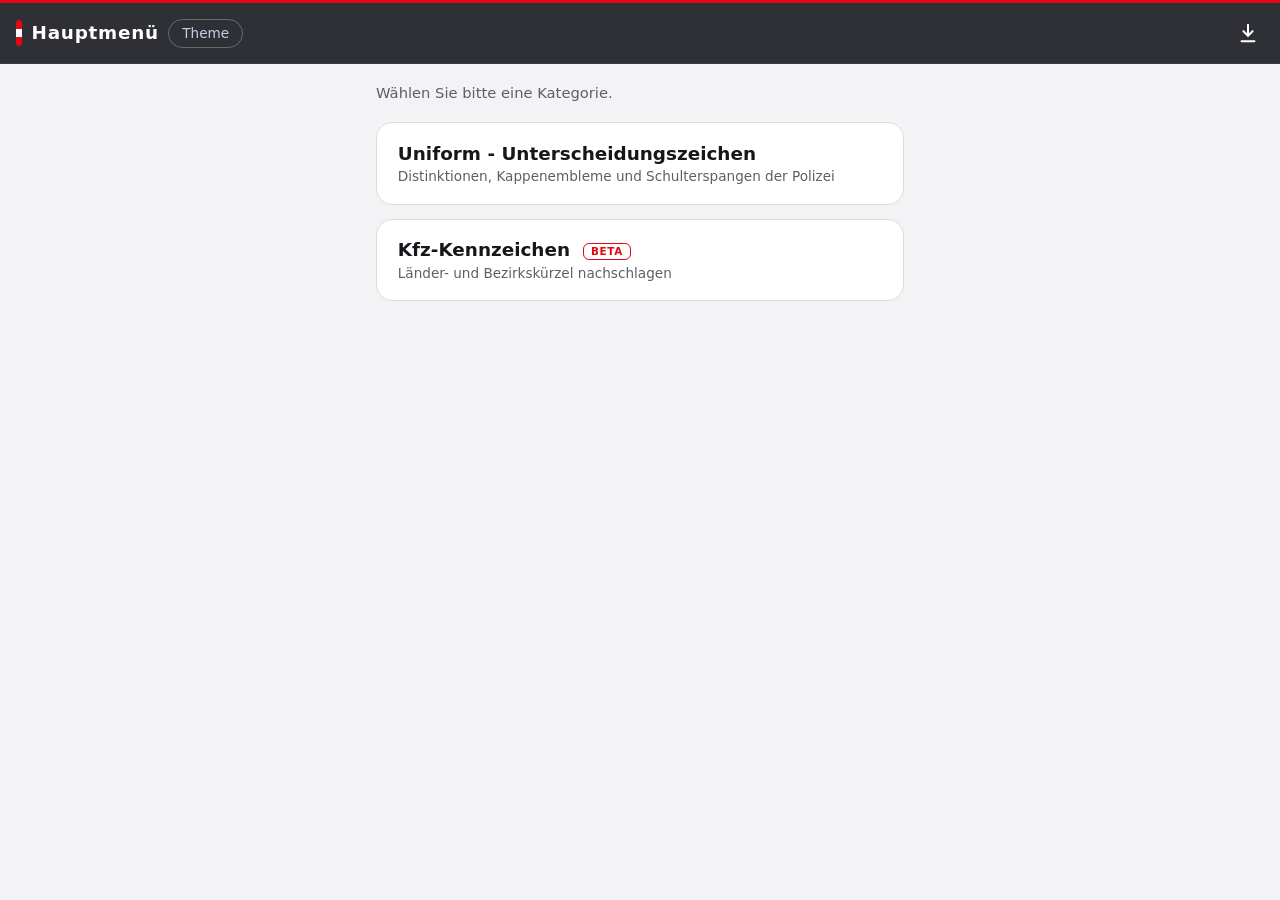
==== commit 59589b05: "update" ====
--- a/index.html
+++ b/index.html
@@ -3,10 +3,18 @@
 <head>
 <meta charset="utf-8">
 <meta name="viewport" content="width=device-width, initial-scale=1, viewport-fit=cover">
-<meta name="theme-color" content="#101826">
+<meta name="theme-color" content="#2e3036">
 <link rel="manifest" href="manifest.json">
+<script>
+  // Installations-Angebot des Browsers so frueh wie moeglich abfangen -
+  // es kann schon kommen, bevor js/install.js geladen ist
+  window.addEventListener("beforeinstallprompt", function (e) {
+    e.preventDefault();
+    window.nswInstallEreignis = e;
+  });
+</script>
 <link rel="icon" href="icon-192.png">
-<link rel="apple-touch-icon" href="icon-192.png">
+<link rel="apple-touch-icon" href="icon-maskable-192.png">
 <meta name="apple-mobile-web-app-capable" content="yes">
 <meta name="apple-mobile-web-app-status-bar-style" content="black-translucent">
 <meta name="apple-mobile-web-app-title" content="Hauptmenü NachSchlagWerk">
@@ -14,9 +22,32 @@
 <link rel="preconnect" href="https://fonts.googleapis.com">
 <link rel="preconnect" href="https://fonts.gstatic.com" crossorigin>
 <link href="https://fonts.googleapis.com/css2?family=Barlow+Condensed:wght@600;700;800;900&display=swap" rel="stylesheet">
-<link rel="stylesheet" href="style.css?v=29">
+<link rel="stylesheet" href="style.css?v=38">
 </head>
 <body>
+<!-- Startbildschirm: nur beim ersten Oeffnen pro Sitzung, Tippen ueberspringt -->
+<div id="splash" class="splash" aria-hidden="true">
+  <img src="icon-512.png" alt="" class="splash-logo">
+  <div class="splash-streifen"><span></span></div>
+</div>
+<script>
+(function () {
+  var s = document.getElementById("splash");
+  var gesehen = false;
+  try {
+    gesehen = sessionStorage.getItem("splash-gesehen") === "1";
+    sessionStorage.setItem("splash-gesehen", "1");
+  } catch (e) {}
+  if (gesehen || location.hash) { s.remove(); return; }
+  var weg = function () {
+    if (!s.isConnected) return;
+    s.classList.add("splash-weg");
+    setTimeout(function () { s.remove(); }, 400);
+  };
+  s.addEventListener("click", weg);
+  setTimeout(weg, 1300);
+})();
+</script>
 
 <header class="kopf">
   <div class="kopf-titel">
@@ -28,24 +59,46 @@
     <button id="navZurueck" class="nav-icon" hidden aria-label="Zurück">
       <svg viewBox="0 0 24 24" width="22" height="22" fill="none" stroke="currentColor" stroke-width="2.2" stroke-linecap="round" stroke-linejoin="round"><path d="M15 18l-6-6 6-6"/></svg>
     </button>
+    <button id="installBtn" class="nav-icon" hidden aria-label="App installieren" title="App installieren">
+      <svg viewBox="0 0 24 24" width="22" height="22" fill="none" stroke="currentColor" stroke-width="2.2" stroke-linecap="round" stroke-linejoin="round"><path d="M12 3v12"/><path d="M7 10l5 5 5-5"/><path d="M5 21h14"/></svg>
+    </button>
     <button id="navHome" class="nav-icon" aria-label="Hauptmenü">
       <svg viewBox="0 0 24 24" width="22" height="22" fill="none" stroke="currentColor" stroke-width="2.2" stroke-linecap="round" stroke-linejoin="round"><path d="M3 11l9-8 9 8"/><path d="M5 10v10h14V10"/></svg>
     </button>
   </div>
 </header>
+
+<!-- ========== App installieren (siehe js/install.js) ========== -->
+<div id="installDialog" class="install-overlay" hidden>
+  <div class="install-dialog" role="dialog" aria-modal="true" aria-labelledby="installTitel">
+    <img src="icon-192.png" alt="" class="install-logo">
+    <h2 id="installTitel">NachSchlagWerk installieren?</h2>
+    <p id="installText"></p>
+    <ol id="installAnleitung" class="install-anleitung" hidden>
+      <li>Unten auf <b>Teilen</b> tippen
+        <svg viewBox="0 0 24 24" width="18" height="18" fill="none" stroke="currentColor" stroke-width="2" stroke-linecap="round" stroke-linejoin="round" aria-hidden="true"><path d="M12 3v12"/><path d="M8 7l4-4 4 4"/><path d="M5 12v8h14v-8"/></svg></li>
+      <li><b>Zum Home-Bildschirm</b> wählen</li>
+      <li>Mit <b>Hinzufügen</b> bestätigen</li>
+    </ol>
+    <div class="install-knoepfe">
+      <button id="installNein" class="install-nein">Später</button>
+      <button id="installJa" class="install-ja">Installieren</button>
+    </div>
+  </div>
+</div>
 
 <!-- ========== STARTSEITE (App-Home / Nachschlagewerk) ========== -->
 <main id="home" class="screen">
   <p class="intro">Wählen Sie bitte eine Kategorie.</p>
 
   <button id="gehModulDienstgrade" class="kachel kachel-modul">
-    <span class="kachel-titel">Dienstgrade</span>
-    <span class="kachel-text">Abzeichen und Kurzbezeichnungen nachschlagen, mit eigenem Lernprogramm</span>
+    <span class="kachel-titel">Uniform - Unterscheidungszeichen</span>
+    <span class="kachel-text">Distinktionen, Kappenembleme und Schulterspangen der Polizei</span>
   </button>
 
   <button id="gehModulKennzeichen" class="kachel kachel-modul">
-    <span class="kachel-titel">KFZ-Kennzeichen</span>
-    <span class="kachel-text">Bezirkskürzel auf Kfz-Kennzeichen nachschlagen</span>
+    <span class="kachel-titel">Kfz-Kennzeichen <span class="beta-label">Beta</span></span>
+    <span class="kachel-text">Länder- und Bezirkskürzel nachschlagen</span>
   </button>
 </main>
 
@@ -60,37 +113,37 @@
 
     <button id="gehGemischtMC" class="kachel kachel-klein">
       <span class="kachel-kopf">
-        <span class="kachel-titel">Dienstgrade – mit Auswahl</span>
+        <span class="kachel-titel">Distinktionen · Auswahlfragen</span>
         <span class="kachel-prozent" id="gemischtProzentMC">0%</span>
       </span>
-      <span class="kachel-text" id="gemischtStatusMC">Meistere mindestens eine Gruppe</span>
+      <span class="kachel-text" id="gemischtStatusMC">Alle Distinktionen gemischt – richtigen Namen auswählen</span>
       <span class="mini-balken"><span id="gemischtBalkenMC"></span></span>
     </button>
 
     <button id="gehGemischtKarte" class="kachel kachel-klein">
       <span class="kachel-kopf">
-        <span class="kachel-titel">Dienstgrade – ohne Auswahl</span>
+        <span class="kachel-titel">Distinktionen · Karteikarten</span>
         <span class="kachel-prozent" id="gemischtProzentKarte">0%</span>
       </span>
-      <span class="kachel-text" id="gemischtStatusKarte">Meistere mindestens eine Gruppe</span>
+      <span class="kachel-text" id="gemischtStatusKarte">Alle Distinktionen gemischt – Namen selbst aufdecken</span>
       <span class="mini-balken"><span id="gemischtBalkenKarte"></span></span>
     </button>
 
     <button id="gehUniformMC" class="kachel kachel-klein">
       <span class="kachel-kopf">
-        <span class="kachel-titel">Auf der Uniform – mit Auswahl</span>
+        <span class="kachel-titel">Uniformfotos · Auswahlfragen</span>
         <span class="kachel-prozent" id="uniformProzentMC">0%</span>
       </span>
-      <span class="kachel-text">Echtes Foto statt Abzeichen-Ausschnitt</span>
+      <span class="kachel-text">Auf der Uniform erkennen – richtigen Namen auswählen</span>
       <span class="mini-balken"><span id="uniformBalkenMC"></span></span>
     </button>
 
     <button id="gehUniformKarte" class="kachel kachel-klein">
       <span class="kachel-kopf">
-        <span class="kachel-titel">Auf der Uniform – ohne Auswahl</span>
+        <span class="kachel-titel">Uniformfotos · Karteikarten</span>
         <span class="kachel-prozent" id="uniformProzentKarte">0%</span>
       </span>
-      <span class="kachel-text">Echtes Foto, Name selbst aufdecken</span>
+      <span class="kachel-text">Auf der Uniform erkennen – Namen selbst aufdecken</span>
       <span class="mini-balken"><span id="uniformBalkenKarte"></span></span>
     </button>
   </div>
@@ -119,7 +172,6 @@
   <div id="hinweis" class="hinweis" hidden></div>
 
   <p class="quiz-kontext" id="quizKontext"></p>
-  <p class="frage-typ">Welcher Dienstgrad ist das?</p>
   <img id="frageBild" class="frage-bild" src="" alt="Abzeichen">
 
   <div id="antworten" class="antworten"></div>
@@ -155,36 +207,76 @@
   <h2 class="modul-titel">Kennzeichen-Abfrage</h2>
 
   <div class="kz-simulator">
-    <label for="kzLand" class="kz-label">Land</label>
-    <select id="kzLand" class="kz-land-auswahl"></select>
-
     <div class="kz-schild" id="kzSchild">
       <span class="kz-schild-eu" id="kzSchildEu">
         <span class="kz-sterne" id="kzSterne"></span>
         <span class="kz-schild-a" id="kzSchildA">A</span>
       </span>
-      <input id="kzEingabe" class="kz-schild-code" type="text" maxlength="3" autocomplete="off" autocapitalize="characters">
-      <span class="kz-schild-punkt" id="kzSchildPunkt"></span>
-      <span class="kz-schild-wappen" id="kzWappen">
-        <span class="kz-wappen-bild" id="kzWappenBild"></span>
-        <span class="kz-wappen-text" id="kzWappenText"></span>
-      </span>
-      <input class="kz-schild-nr" id="kzSchildNr" type="text" value="123 AB" readonly autocomplete="off">
-      <span class="kz-schild-nr-suffix" id="kzSchildNrSuffix"></span>
-      <span class="kz-schild-eu2" id="kzSchildEu2"></span>
+      <!-- Kuerzel+Wappen+Nummer als eigene Gruppe: die Gruppe fuellt
+           den Platz zwischen den beiden Randbaendern (EU-Band links,
+           kz-schild-eu2 rechts bei Italien) und zentriert ihren Inhalt
+           darin - so bleibt das EU-Band immer fix links, waehrend sich
+           kurze wie lange Kuerzel/Nummern (z.B. "G" vs. "AM", oder
+           Sonderkennzeichen wie "BP 12345") als Block sauber mittig
+           einordnen, statt durch ungenutzten Leerraum schief zu wirken.
+           Die drei Felder hier sind reine ANZEIGE (readonly) - die
+           echte Eingabe passiert unten in kz-eingabe-zeile ueber drei
+           getrennte Felder (Land/Kuerzel/Nummer), siehe kzFeld1Input
+           & co. in js/kennzeichen.js. -->
+      <div class="kz-schild-mitte" id="kzSchildMitte">
+        <input id="kzEingabe" class="kz-schild-code" type="text" readonly tabindex="-1" aria-hidden="true">
+        <span class="kz-schild-punkt" id="kzSchildPunkt"></span>
+        <span class="kz-schild-wappen" id="kzWappen">
+          <span class="kz-wappen-bild" id="kzWappenBild"></span>
+          <span class="kz-wappen-text" id="kzWappenText"></span>
+        </span>
+        <input class="kz-schild-nr" id="kzSchildNr" type="text" value="123 AB" readonly tabindex="-1" aria-hidden="true">
+        <span class="kz-schild-nr-suffix" id="kzSchildNrSuffix"></span>
+      </div>
+      <span class="kz-schild-eu2" id="kzSchildEu2">
+        <span class="kz-schild-eu2-text" id="kzSchildEu2Text"></span>
+      </span>
     </div>
 
-    <p class="kz-ergebnis" id="kzErgebnis">Tipp ein Bezirkskürzel ein, z.B. „AM"</p>
+    <!-- Drei getrennte Eingabefelder statt Dropdown+Direkteingabe im
+         Schild: Feld 1 (Land, per Kuerzel mit Vorschlagsliste) schaltet
+         Feld 2 (Bezirks-/Unterscheidungskuerzel) frei, Feld 2 wiederum
+         schaltet - nur wenn der Treffer das braucht (nrEingebbar) -
+         Feld 3 (Zusatznummer, z.B. Garnisonsstandort) frei. -->
+    <div class="kz-eingabe-zeile" id="kzEingabeZeile">
+      <div class="kz-eingabe-feld-wrap" id="kzFeld1Wrap">
+        <input id="kzFeld1" class="kz-eingabe-feld kz-eingabe-feld-land" type="text" maxlength="4"
+               autocomplete="off" autocapitalize="characters" aria-label="Länder-Kürzel">
+        <div class="kz-feld1-vorschlaege" id="kzFeld1Vorschlaege" hidden></div>
+      </div>
+      <span class="kz-eingabe-trenner">–</span>
+      <div class="kz-eingabe-feld-wrap" id="kzFeld2Wrap">
+        <input id="kzFeld2" class="kz-eingabe-feld" type="text" maxlength="4"
+               autocomplete="off" autocapitalize="characters" aria-label="Bezirks-Kürzel">
+        <div class="kz-feld1-vorschlaege" id="kzFeld2Vorschlaege" hidden></div>
+      </div>
+      <span class="kz-eingabe-trenner">–</span>
+      <div class="kz-eingabe-feld-wrap" id="kzFeld3Wrap">
+        <input id="kzFeld3" class="kz-eingabe-feld" type="text" maxlength="4"
+               autocomplete="off" inputmode="numeric" aria-label="Zusatznummer" disabled>
+        <div class="kz-feld1-vorschlaege" id="kzFeld3Vorschlaege" hidden></div>
+      </div>
+    </div>
+
+    <p class="kz-ergebnis" id="kzErgebnis">Tippen Sie ein Kürzel ein.</p>
+    <div class="kz-ergebnis-tabelle" id="kzErgebnisTabelle" hidden></div>
+    <p class="kz-ergebnis" id="kzGarnisonInfo" hidden></p>
   </div>
 
   <div class="kz-karte-box" id="kzKarteBox" hidden>
-    <p class="kz-karte-titel">Lage in Österreich</p>
+    <p class="kz-karte-titel" id="kzKarteTitel">Lage</p>
     <div class="kz-karte" id="kzKarte"></div>
+    <p class="kz-karte-auswahl" id="kzKarteAuswahl" hidden></p>
   </div>
 
   <button id="gehKennzeichenListe" class="kachel kachel-klein">
-    <span class="kachel-titel">Alle Kennzeichen durchsuchen</span>
-    <span class="kachel-text">Komplette Liste mit Suche und Land-/Bundesland-Filter</span>
+    <span class="kachel-titel">Kennzeichen Lexikon</span>
+    <span class="kachel-text">Komplette Liste mit Suche und Land-/Region-Filter</span>
   </button>
 </main>
 
@@ -211,18 +303,71 @@
 
 <!-- ========== DIENSTGRADE - UEBERSICHT (Kurzbezeichnungen) ========== -->
 <main id="abk" class="screen" hidden>
-  <h2 class="modul-titel">Dienstgrade</h2>
-
   <button id="gehLernprogramm" class="kachel kachel-modul">
     <span class="kachel-titel">Lernprogramm</span>
-    <span class="kachel-text">Dienstgrade lernen und im Quiz abfragen</span>
+    <span class="kachel-text">Distinktionen nach Verwendungsgruppen lernen und abfragen</span>
   </button>
 
+
   <div id="abkListe" class="abk-liste"></div>
-  <p class="abk-quelle">Quelle: <a href="tafel.pdf" target="_blank" rel="noopener">Amtliches Referenzdokument (PDF, BMI-Vorschrift)</a></p>
-</main>
-
-<script src="ranks.js"></script>
-<script src="app.js"></script>
+  <p class="abk-quelle">Quelle: <a href="img/tafel.pdf" target="_blank" rel="noopener">Amtliches Referenzdokument (PDF, BMI-Vorschrift)</a></p>
+</main>
+
+<!-- Daten: registry.js zuerst (Register-Mechanismus), dann Dienstgrade,
+     dann je ein <script> pro Land - die Reihenfolge hier bestimmt die
+     Reihenfolge im Land-Dropdown. Neues Land hinzufügen? Siehe
+     data/countries/ANLEITUNG.md - i. d. R. reicht eine neue Datei plus
+     eine neue Zeile hier, ohne sonst etwas anzufassen. -->
+<script src="data/registry.js"></script>
+<script src="data/dienstgrade.js"></script>
+<script src="data/countries/at-karte.js"></script>
+<script src="data/countries/at.js"></script>
+<script src="data/countries/de-karte.js"></script>
+<script src="data/countries/de.js"></script>
+<script src="data/countries/ch.js"></script>
+<script src="data/countries/fl.js"></script>
+<script src="data/countries/it.js"></script>
+<script src="data/countries/si.js"></script>
+<script src="data/countries/hr.js"></script>
+<script src="data/countries/hu.js"></script>
+<script src="data/countries/sk.js"></script>
+<script src="data/countries/cz.js"></script>
+<script src="data/countries/pl.js"></script>
+<script src="data/countries/ro.js"></script>
+<script src="data/countries/bg.js"></script>
+<script src="data/countries/srb.js"></script>
+<script src="data/countries/me.js"></script>
+<script src="data/countries/bih.js"></script>
+<script src="data/countries/nmk.js"></script>
+<script src="data/countries/al.js"></script>
+<script src="data/countries/rks.js"></script>
+<script src="data/countries/ua.js"></script>
+<script src="data/countries/md.js"></script>
+<script src="data/countries/by.js"></script>
+<script src="data/countries/fr.js"></script>
+<script src="data/countries/be.js"></script>
+<script src="data/countries/nl.js"></script>
+<script src="data/countries/lu.js"></script>
+<script src="data/countries/es.js"></script>
+<script src="data/countries/pt.js"></script>
+<script src="data/countries/uk.js"></script>
+<script src="data/countries/irl.js"></script>
+<script src="data/countries/dk.js"></script>
+<script src="data/countries/se.js"></script>
+<script src="data/countries/no.js"></script>
+<script src="data/countries/fi.js"></script>
+<script src="data/countries/ee.js"></script>
+<script src="data/countries/lv.js"></script>
+<script src="data/countries/lt.js"></script>
+<script src="data/countries/gr.js"></script>
+<script src="data/countries/cy.js"></script>
+<script src="data/countries/mt.js"></script>
+<script src="data/countries/tr.js"></script>
+<script src="data/countries/is.js"></script>
+<!-- Logik: core (Navigation/Theme) zuerst, danach die beiden Module -->
+<script src="js/core.js"></script>
+<script src="js/dienstgrade.js"></script>
+<script src="js/kennzeichen.js"></script>
+<script src="js/install.js"></script>
 </body>
 </html>
--- a/style.css
+++ b/style.css
@@ -1,34 +1,102 @@
+/* Oswald (SIL Open Font License 1.1, siehe fonts/OFL.txt) - lokal
+   eingebunden statt ueber fonts.googleapis.com geladen, damit die App
+   als PWA auch offline funktioniert. Fuer die Kennzeichen-Tafel
+   (.kz-schild) statt "Barlow Condensed": kraeftiger, technischer,
+   naeher am echten Look der europaeischen Kennzeichenschrift. */
+@font-face {
+  font-family: "Oswald";
+  font-style: normal;
+  font-weight: 500;
+  font-display: swap;
+  src: url("fonts/Oswald-Medium.ttf") format("truetype");
+}
+@font-face {
+  font-family: "Oswald";
+  font-style: normal;
+  font-weight: 700;
+  font-display: swap;
+  src: url("fonts/Oswald-Bold.ttf") format("truetype");
+}
+
 /* Muss ganz oben stehen und gewinnt garantiert gegen jede andere
    display-Regel - sonst werden versteckte Bildschirme trotz
    hidden-Attribut angezeigt (sie stapeln sich dann untereinander). */
 [hidden] { display: none !important; }
 
+/* ---------- Startbildschirm (Logo + rot-weiss-roter Ladestreifen) ---------- */
+.splash {
+  position: fixed;
+  inset: 0;
+  z-index: 9999;
+  background: #111214;
+  display: flex;
+  flex-direction: column;
+  align-items: center;
+  justify-content: center;
+  gap: 1.4rem;
+  transition: opacity .4s ease;
+}
+.splash-weg { opacity: 0; pointer-events: none; }
+.splash-logo {
+  width: min(46vw, 220px);
+  height: auto;
+  opacity: 0;
+  transform: scale(.86);
+  animation: splash-logo .7s cubic-bezier(.2, .8, .2, 1) .05s forwards;
+}
+.splash-streifen {
+  width: min(46vw, 220px);
+  height: 6px;
+  border-radius: 3px;
+  overflow: hidden;
+  background: rgba(255, 255, 255, .08);
+}
+.splash-streifen span {
+  display: block;
+  height: 100%;
+  width: 0;
+  background: linear-gradient(90deg, #e30613 33%, #fff 33% 66%, #e30613 66%);
+  animation: splash-streifen .8s ease-in-out .3s forwards;
+}
+@keyframes splash-logo { to { opacity: 1; transform: scale(1); } }
+@keyframes splash-streifen { to { width: 100%; } }
+@media (prefers-reduced-motion: reduce) {
+  .splash-logo, .splash-streifen span { animation-duration: .01s; animation-delay: 0s; }
+}
+
 :root {
-  --nacht: #101826;
-  --nacht-hell: #1a2536;
-  --karte: #203046;
-  --linie: #2f4159;
+  /* Neutrale Grautoene, Rot-Weiss-Rot nur als kleines Detail */
+  --kopf: #1c1d21;           /* Kopfzeile */
+  --nacht: #111214;
+  --nacht-hell: #18191c;
+  --karte: #202125;
+  --linie: #303238;
   --bordeaux: #6b2130;
   --gold: #c9a227;
   --silber: #c3c9d4;
-  --rot: #c8102e;
+  --rot: #e30613;
+  --akzent: #e4e5e8;         /* neutral: helles Grau auf dunklem Hintergrund */
+  --akzent-text: #16171b;
   --gruen: #3f9e5c;
-  --text: #eef1f6;
-  --text-leise: #9aa7ba;
+  --text: #f1f2f4;
+  --text-leise: #a2a5ad;
 }
 
 :root[data-theme="hell"] {
-  --nacht: #f4f5f7;
+  --kopf: #2e3036;
+  --nacht: #f3f3f5;
   --nacht-hell: #ffffff;
   --karte: #ffffff;
-  --linie: #d8dce3;
+  --linie: #dcdde2;
   --bordeaux: #8a2c3d;
   --gold: #a17a14;
   --silber: #6b7482;
-  --rot: #c8102e;
+  --rot: #e30613;
+  --akzent: #2e3036;         /* neutral: Dunkelgrau wie die Kopfzeile */
+  --akzent-text: #ffffff;
   --gruen: #2f8a4f;
-  --text: #1b2330;
-  --text-leise: #5b6474;
+  --text: #16171b;
+  --text-leise: #5c5f68;
 }
 :root[data-theme="hell"] .lernkarte img,
 :root[data-theme="hell"] .ueberblick-item img,
@@ -80,8 +148,15 @@
   align-items: center;
   gap: .5rem;
   padding: .9rem 1rem;
-  background: var(--nacht-hell);
-  border-bottom: 1px solid var(--linie);
+  background: var(--kopf);
+  border-top: 3px solid var(--rot);
+  border-bottom: 1px solid rgba(255, 255, 255, .06);
+  /* Kopfzeile ist in beiden Themes dunkelgrau - Farben dafuer lokal setzen */
+  --text: #ffffff;
+  --text-leise: #c9cce6;
+  --linie: rgba(255, 255, 255, .28);
+  --karte: rgba(255, 255, 255, .12);
+  color: var(--text);
 }
 .kopf-titel { display: flex; align-items: center; gap: .6rem; }
 .kopf-aktionen { margin-left: auto; display: flex; gap: .5rem; }
@@ -129,13 +204,13 @@
 .hinweis {
   margin: .8rem 1rem 0;
   padding: .8rem .9rem;
-  border-left: 3px solid var(--gold);
+  border-left: 3px solid var(--akzent);
   background: #2a2313;
   border-radius: 0 10px 10px 0;
   font-size: .9rem;
   color: #f0e4c0;
 }
-.hinweis code { color: var(--gold); }
+.hinweis code { color: var(--akzent); }
 
 /* ---------- Quiz ---------- */
 main {
@@ -201,7 +276,7 @@
 }
 .antwort img { max-width: 100%; max-height: 118px; }
 .antwort:active { transform: scale(.97); }
-.antwort:focus-visible { outline: 2px solid var(--gold); outline-offset: 2px; }
+.antwort:focus-visible { outline: 2px solid var(--akzent); outline-offset: 2px; }
 
 .antwort.richtig {
   border-color: var(--gruen);
@@ -223,7 +298,7 @@
   border: 1px solid var(--linie);
   font-size: .95rem;
 }
-.rueckmeldung b { color: var(--gold); }
+.rueckmeldung b { color: var(--akzent); }
 
 .weiter {
   width: 100%;
@@ -231,8 +306,8 @@
   padding: 1rem;
   border: none;
   border-radius: 12px;
-  background: var(--gold);
-  color: #221c06;
+  background: var(--akzent);
+  color: var(--akzent-text);
   font-family: inherit;
   font-size: 1.05rem;
   font-weight: 700;
@@ -295,7 +370,7 @@
   background: var(--linie);
   overflow: hidden;
 }
-.balken div { height: 100%; background: var(--gold); }
+.balken div { height: 100%; background: var(--akzent); }
 .stat-gruppe {
   margin: 1.4rem 0 .2rem;
   font-size: .8rem;
@@ -363,10 +438,23 @@
   color: var(--text);
   background: var(--karte);
 }
-.kachel-lernen { background: linear-gradient(135deg, #203046, #16324a); border-color: #2c4c68; }
+.kachel-lernen { background: linear-gradient(135deg, #25262b, #1c1d21); border-color: #36383f; }
 .kachel-quiz   { background: linear-gradient(135deg, var(--bordeaux), #4a1622); border-color: #83313f; }
 .kachel-titel { font-size: 1.15rem; font-weight: 700; }
 .kachel-text  { font-size: .85rem; color: var(--text-leise); }
+.beta-label {
+  display: inline-block;
+  vertical-align: middle;
+  margin-left: .4rem;
+  padding: .1rem .45rem;
+  border: 1px solid var(--rot);
+  border-radius: 6px;
+  color: var(--rot);
+  font-size: .65rem;
+  font-weight: 700;
+  letter-spacing: .06em;
+  text-transform: uppercase;
+}
 .kachel:active:not(:disabled) { transform: scale(.98); }
 .kachel:disabled {
   opacity: .55;
@@ -399,7 +487,7 @@
   overflow: hidden;
   margin-bottom: .4rem;
 }
-.fortschritt-leiste div { height: 100%; background: var(--gold); transition: width .25s ease; }
+.fortschritt-leiste div { height: 100%; background: var(--akzent); transition: width .25s ease; }
 .fortschritt-text {
   margin: 0 0 1rem;
   font-size: .8rem;
@@ -430,8 +518,8 @@
 .lernkarte .gruppe-tag {
   display: inline-block;
   font-size: .75rem;
-  color: var(--gold);
-  border: 1px solid var(--gold);
+  color: var(--akzent);
+  border: 1px solid var(--akzent);
   border-radius: 999px;
   padding: .15rem .7rem;
   margin-bottom: .2rem;
@@ -459,7 +547,7 @@
   font-size: 1.02rem;
   font-weight: 700;
 }
-.knopf-gold { background: var(--gold); color: #221c06; }
+.knopf-gold { background: var(--akzent); color: var(--akzent-text); }
 .knopf-blass { background: var(--karte); color: var(--text); border: 1px solid var(--linie); }
 .knopf:active { transform: scale(.98); }
 .knopf:disabled { opacity: .4; }
@@ -476,9 +564,9 @@
   padding: .4rem;
 }
 
-/* ---------- Quiz: sechs Antworten ---------- */
-
-.antworten.text6 { grid-template-columns: 1fr 1fr; gap: .5rem; }
+/* ---------- Quiz: Antworten in zwei Spalten ---------- */
+
+.antworten.text6 { grid-template-columns: 1fr 1fr; grid-auto-flow: column; gap: .5rem; }
 .antworten.text6 .antwort { padding: .7rem .5rem; font-size: .92rem; text-align: center; }
 
 .antwort.richtig-blitz {
@@ -513,7 +601,7 @@
   border-radius: 999px;
   white-space: nowrap;
 }
-.status-offen     { background: #2a3345; color: var(--text-leise); }
+.status-offen     { background: #2a2b30; color: var(--text-leise); }
 .status-gelernt   { background: #2a3313; color: #e3d98a; }
 .status-gemeistert{ background: #123822; color: #7fe3a4; }
 
@@ -528,7 +616,7 @@
   background: var(--nacht-hell);
   color: var(--text);
 }
-.gruppen-aktionen button.primaer { background: var(--gold); color: #221c06; border: none; }
+.gruppen-aktionen button.primaer { background: var(--akzent); color: var(--akzent-text); border: none; }
 .gruppen-aktionen button:disabled { opacity: .4; }
 
 .kachel-gemischt {
@@ -583,7 +671,7 @@
 .quiz-kontext {
   text-align: center;
   font-size: .8rem;
-  color: var(--gold);
+  color: var(--akzent);
   margin: 0 0 .2rem;
   letter-spacing: .03em;
 }
@@ -633,6 +721,7 @@
   background: rgba(255,255,255,.06);
   padding: 3px;
 }
+.abk-karte-bild-breit { width: 140px; height: 56px; }
 .abk-karte-inhalt { flex: 1; min-width: 0; }
 .abk-kurz {
   flex-shrink: 0;
@@ -740,7 +829,7 @@
 .kachel-prozent {
   font-size: .85rem;
   font-weight: 700;
-  color: var(--gold);
+  color: var(--akzent);
   flex-shrink: 0;
 }
 .mini-balken {
@@ -755,7 +844,7 @@
 .mini-balken span {
   display: block;
   height: 100%;
-  background: var(--gold);
+  background: var(--akzent);
   width: 0%;
   transition: width .3s ease;
 }
@@ -907,26 +996,97 @@
 }
 .kz-eingabe:focus { outline: 2px solid var(--gold); }
 
-.kz-land-auswahl {
-  width: 100%;
+/* Die drei getrennten Eingabefelder unterhalb der Tafel (Land /
+   Bezirks-Kuerzel / Zusatznummer) - ersetzen die Direkteingabe im
+   Schild und das Land-Dropdown von frueher. */
+.kz-eingabe-zeile {
+  display: flex;
+  align-items: center;
+  justify-content: center;
+  gap: .5rem;
+  /* Etwas mehr Abstand zur Tafel darueber, statt direkt darunter zu
+     kleben. */
+  margin: 1.3rem 0 .9rem;
+}
+.kz-eingabe-feld-wrap { position: relative; }
+.kz-eingabe-feld {
+  width: 3.4rem;
   font-family: inherit;
-  font-size: .98rem;
-  padding: .65rem .8rem;
+  font-size: 1.2rem;
+  font-weight: 700;
+  letter-spacing: .06em;
+  text-align: center;
+  text-transform: uppercase;
+  padding: .55rem .3rem;
   border-radius: 10px;
   border: 1px solid var(--linie);
   background: var(--nacht-hell);
   color: var(--text);
-  margin-bottom: .9rem;
-}
+}
+/* Feld 1 (Land) blau umrandet - macht auf den ersten Blick klar, dass
+   das fuer das Laender-Kuerzel ist (passend zum blauen EU-Feld auf der
+   Tafel selbst). */
+.kz-eingabe-feld-land { border-color: #1450a4; border-width: 2px; }
+/* Feld 2 (Bezirks-/Unterscheidungskuerzel) etwas breiter als die
+   anderen beiden - laesst genug Platz fuer 3-4-stellige Kuerzel wie
+   "WOL" oder "HRO", ohne dass der Text am Rand knapp wird. */
+#kzFeld2 { width: 4.6rem; }
+.kz-eingabe-feld:focus { outline: 2px solid var(--gold); }
+.kz-eingabe-feld:disabled { opacity: .4; background: transparent; }
+.kz-eingabe-feld-fehler { border-color: #c0392b; color: #c0392b; }
+.kz-eingabe-trenner { color: var(--text-leise); font-weight: 700; }
+
+/* Vorschlagsliste unter Feld 1 (Land) - erscheint waehrend des
+   Tippens, verschwindet sobald ein eindeutiges Kuerzel feststeht oder
+   man woanders hinklickt/-tippt. */
+.kz-feld1-vorschlaege {
+  position: absolute;
+  top: calc(100% + 4px);
+  /* Zentriert unter dem jeweiligen Feld statt strikt linksbuendig -
+     sonst lief die Liste bei Feld 2/3 (die weiter rechts in der Reihe
+     sitzen) auf schmalen Handybildschirmen rechts aus dem sichtbaren
+     Bereich hinaus. max-width haelt sie zusaetzlich innerhalb des
+     Bildschirms, egal wie breit/schmal das Geraet ist. */
+  left: 50%;
+  transform: translateX(-50%);
+  width: max-content;
+  max-width: min(85vw, 22rem);
+  max-height: 13rem;
+  overflow-y: auto;
+  background: var(--nacht-hell);
+  border: 1px solid var(--linie);
+  border-radius: 10px;
+  box-shadow: 0 6px 18px rgba(0,0,0,.25);
+  z-index: 20;
+  text-align: left;
+}
+.kz-feld1-vorschlag {
+  display: flex;
+  flex-wrap: wrap;
+  gap: .3rem .5rem;
+  align-items: baseline;
+  padding: .5rem .7rem;
+  font-size: .92rem;
+  cursor: pointer;
+  /* KEIN "white-space: nowrap" mehr - eine lange Beschreibung darf
+     umbrechen, statt die Box (und damit die max-width oben) unnoetig
+     in die Breite zu treiben und auf schmalen Bildschirmen wieder zu
+     ueberlaufen. */
+}
+.kz-feld1-vorschlag:hover,
+.kz-feld1-vorschlag:active { background: var(--karte); }
+.kz-feld1-vorschlag b { color: var(--gold); min-width: 2.2em; flex-shrink: 0; }
 
 /* Nachgebaute Kennzeichentafel: weiss, schwarze Schrift, blaues
    EU-Feld links, Landes-/Bundeslandwappen mittig - rein optisch,
-   keine echten Kennzeichen. Schriftart lehnt sich an die echte
-   europaeische Kennzeichenschrift (FE-Schrift) an: Barlow Condensed
-   ist frei lizenziert (SIL OFL) und wurde bewusst mit schmalen,
-   schilderaehnlichen Proportionen gezeichnet - naeher am echten Look
-   als eine gewoehnliche Groteskschrift, ohne eine Nachbau-Schriftart
-   mit unklarer Lizenz einzubinden. Das Kuerzel wird DIREKT auf der
+   keine echten Kennzeichen. Schriftart: Oswald (SIL Open Font License,
+   lokal eingebunden, siehe fonts/OFL.txt und @font-face oben) -
+   kraeftig und technisch-geometrisch, naeher am echten Look der
+   europaeischen Kennzeichenschrift (FE-Schrift) als eine gewoehnliche
+   Groteskschrift, ohne einen Nachbau mit unklarer Lizenz einzubinden
+   (siehe Recherche-Ergebnis: die verfuegbaren FE-Schrift-Nachbauten
+   sind durchweg nur "Freeware fuer privaten Gebrauch", unvereinbar mit
+   Weitergabe als freie Software). Das Kuerzel wird DIREKT auf der
    Tafel eingetippt. */
 .kz-schild {
   position: relative;
@@ -943,7 +1103,7 @@
   max-width: 378px;
   margin: 0 auto;
   box-shadow: 0 3px 10px rgba(0, 0, 0, .3);
-  font-family: "Barlow Condensed", "Arial Narrow", Arial, sans-serif;
+  font-family: "Oswald", "Arial Narrow", Arial, sans-serif;
   transition: background .2s ease;
 }
 /* Rot-weiss-rote Randstreifen oben und unten - nur beim
@@ -969,8 +1129,31 @@
 .kz-schild-gelb .kz-schild-nr { background: transparent; }
 /* Rahmenfarbe passend zur Schriftfarbe bei Polizei (blau) bzw.
    Diplomaten-Sonderkennzeichen (gruen). */
-.kz-schild-rahmen-blau { border-color: #0047ab; }
+.kz-schild-rahmen-blau { border-color: #0047ab; }/* Ungarn Diplomaten (CD): weisse Schrift auf blauem Grund. */
+.kz-schild-blau-hg { background: #1450a4; border-color: #0d3a7a; }
+.kz-schild-blau-hg .kz-schild-code,
+.kz-schild-blau-hg .kz-schild-nr,
+.kz-schild-blau-hg .kz-wappen-text { color: #fff; }
+.kz-schild-blau-hg .kz-schild-code,
+.kz-schild-blau-hg .kz-schild-nr { background: transparent; }
+/* Ungarn Elektro-/Hybridfahrzeuge (EV): schwarze Schrift auf gruenem
+   Grund (seit Oktober 2015, auf Wunsch). */
+/* Dasselbe Dunkelgruen wie sonst als Textfarbe (kz-schild-code-gruen,
+   z.B. bei Albaniens "MM") - konsistent statt eines zweiten, helleren
+   Gruentons nur fuer den Hintergrund-Fall. */
+.kz-schild-gruen-hg { background: #0a7a3d; border-color: #075c2d; }
+.kz-schild-gruen-hg .kz-schild-code,
+.kz-schild-gruen-hg .kz-schild-nr { background: transparent; }
+/* Spanien Diplomaten (CD): weisse Schrift auf roter Tafel. */
+.kz-schild-rot-hg { background: #c0392b; border-color: #8e2a20; }
+.kz-schild-rot-hg .kz-schild-code,
+.kz-schild-rot-hg .kz-schild-nr { background: transparent; }
 .kz-schild-rahmen-gruen { border-color: #0a7a3d; }
+.kz-schild-rahmen-rot { border-color: #c0392b; }
+/* Albaniens landwirtschaftliche/technische Sonderkennzeichen (RB/MT/R):
+   weisser Rahmen auf gruenem Grund statt des sonst ueblichen schwarzen -
+   passend zur weissen Schrift dort. */
+.kz-schild-rahmen-weiss { border-color: #fff; }
 /* Schweiz: Kantonswappen steht am echten Schild ganz rechts hinter
    der Nummer, nicht zwischen Kuerzel und Nummer wie bei Oesterreich. */
 .kz-schild-wappen-hinten .kz-schild-nr {
@@ -985,6 +1168,23 @@
 .kz-schild-dunkel .kz-schild-code { background: #111; }
 .kz-schild-dunkel .kz-schild-code:focus { background: #1d1d1d; }
 .kz-schild-dunkel .kz-schild-code::placeholder { color: #555; }
+.kz-schild-code::placeholder { color: #aaa; opacity: 1; }
+/* Fuer readonly-Felder (kzEingabe ist IMMER readonly) zeigen Browser
+   keinen "placeholder" an - darum hier ein ECHTER Wert, nur grau
+   eingefaerbt (z.B. Albaniens "AB" ohne getipptes Kuerzel), siehe
+   kzSimulatorAktualisieren. */
+.kz-schild-code-platzhalter { color: #aaa !important; }
+.kz-schild-dunkel .kz-schild-code-platzhalter { color: #555 !important; }
+/* Kuerzel-Feld komplett unsichtbar (Breite 0) - fuer Laender, wo auf
+   der eigentlichen Tafel gar kein Buchstabe vor der Seriennummer
+   steht (z.B. Luxemburgs allgemeines "L", siehe "codeVersteckt" in
+   den Laenderdaten und kzTafelAktualisieren). */
+.kz-schild-code-versteckt { width: 0 !important; padding: 0; border: none; }
+/* Orange-Markierung auf der Tafel folgt jetzt dem FOKUS der drei
+   externen Eingabefelder (nicht mehr nur "ist gerade leer") - siehe
+   kzFokusAktualisieren. Fuer das blaue EU-Feld ein Ring statt volle
+   Flaeche, damit die Landesfarbe/das "A" weiter lesbar bleiben. */
+.kz-schild-eu-fokus { box-shadow: inset 0 0 0 3px #ff9800; }
 
 .kz-schild-eu {
   background: #1450a4;
@@ -1004,7 +1204,7 @@
 .kz-sterne:empty { display: none; }
 .kz-sterne svg { width: 100%; height: 100%; display: block; }
 .kz-schild-a:empty { display: none; }
-.kz-schild-a { font-weight: 600; line-height: 1; letter-spacing: .03em; }
+.kz-schild-a { font-weight: 500; line-height: 1; letter-spacing: .03em; }
 /* Alle Laender-Kuerzel unterm Euro-Sternenkranz (A, D, CH, FL, I, SLO,
    H, SK, CZ, ...) IMMER in derselben Groesse - egal ob 1 oder 3
    Buchstaben, wie bei Slowenien ("SLO", der laengste Fall). */
@@ -1012,8 +1212,46 @@
 .kz-schild-a-mittel,
 .kz-schild-a-lang { font-size: 1.0rem; letter-spacing: .02em; }
 
+/* Umschliesst Kuerzel, Punkt (CH), Wappen und Nummer als EINE Gruppe -
+   fuellt exakt den Platz zwischen EU-Band (links) und kz-schild-eu2
+   (rechts, nur Italien) und zentriert diese Gruppe darin. Vorher hatte
+   nur die Nummer "flex: 1" und war linksbuendig - bei kurzen Mustern
+   (z.B. Sonderkennzeichen "12345" statt "123 AB") blieb dadurch rechts
+   sichtbar Leerraum, was den ganzen Block optisch nach links zog. */
+.kz-schild-mitte {
+  flex: 1;
+  min-width: 0;
+  display: flex;
+  align-items: stretch;
+  /* Kuerzel+Wappen+Nummer sollen als EIN zusammenhaengender Block
+     wirken, nicht mit der Nummer weit rechts alleine - darum wieder
+     als Gruppe zentriert (nicht mehr "flex-start" mit "margin-left:
+     auto" auf der Nummer, das riss optisch eine grosse Luecke auf). */
+  justify-content: center;
+  /* Fester Mindestabstand zwischen Kuerzel/Wappen/Nummer, UNABHAENGIG
+     von der ch-basierten Breitenberechnung oben - die geht von der
+     Zeichenbreite der Ziffer "0" aus, aber Grossbuchstaben wie "W"
+     oder "M" sind in der tatsaechlich verwendeten Schrift auf manchen
+     Geraeten spuerbar breiter, wodurch das Kuerzel ohne diesen festen
+     Puffer direkt am Wappen kleben kann (kein Buchstabe fehlt dabei,
+     es sieht nur "abgeschnitten" nah aus). Ein fixer Pixel-Abstand ist
+     robuster als ein noch groesserer ch-Puffer, weil er nicht von der
+     Schriftbreite abhaengt.
+  */
+  gap: 5px;
+}
+
 .kz-schild-code {
-  width: 100px;
+  /* Breite ist NICHT mehr fix (frueher 100px fuer alle Laender) -
+     sonst haben kurze Kuerzel (z.B. oesterreichisches "G") viel
+     Leerraum VOR sich stehen, wodurch Wappen+Nummer optisch zu weit
+     rechts wirken statt als ein zentrierter Block. Stattdessen setzt
+     kzEingabeGroesseSetzen() die Breite in JS passend zum laengsten
+     Kuerzel des jeweils gewaehlten Landes (in "ch", skaliert also mit
+     der aktuellen Schriftgroessen-Stufe mit). Dieser Wert hier ist nur
+     ein Platzhalter, bis das JS beim Laden greift.
+  */
+  width: 2.3ch;
   flex-shrink: 0;
   /* Eingabefelder zentrieren ihren Text nicht zuverlaessig, wenn sie
      ueber "stretch" auf volle Zeilenhoehe gezogen werden - "align-self:
@@ -1021,7 +1259,7 @@
      zentriert dieses dann als Ganzes, wie bei Wappen und Nummer. */
   align-self: center;
   color: #111;
-  font-weight: 600;
+  font-weight: 500;
   line-height: 1;
   letter-spacing: .01em;
   font-family: inherit;
@@ -1049,6 +1287,10 @@
 /* Diplomaten-Sonderkennzeichen (z.B. slowenisch CMD/CD/CC/M): gruene
    Schrift statt schwarz/weiss, wie am echten Kennzeichen. */
 .kz-schild-code-gruen { color: #0a7a3d !important; }
+.kz-schild-code-rot { color: #c0392b !important; }
+.kz-schild-code-braun { color: #6b4226 !important; }
+.kz-schild-code-gelbtext { color: #c9a300 !important; }
+.kz-schild-code-weiss { color: #fff !important; }
 /* Slowenische Polizei "P": blaue Schrift statt schwarz. */
 .kz-schild-code-blau { color: #0047ab !important; }
 
@@ -1073,6 +1315,16 @@
    "M") wird die Box eingeklappt - der Platz kommt sonst der Nummer
    daneben zugute, statt ungenutzt zu bleiben. */
 .kz-schild-wappen-leer { width: 0; padding: 0; }
+/* Bei "flagge"-Grafiken OHNE Bildunterschrift darunter (aktuell nur
+   Deutschlands TUEV-/Kreiswappen-Kreise, siehe kzWappenZeigen) darf das
+   Symbol die GANZE Kennzeichen-Hoehe nutzen, statt wie bei Oesterreich
+   Platz fuer eine Beschriftung freizulassen - am echten Kennzeichen
+   nehmen diese beiden Kreise fast die volle Tafelhoehe ein. Schmaler
+   als die normale Wappen-Box (34px statt 44px), damit gleichzeitig mehr
+   Breite fuer Kuerzel/Nummer daneben frei bleibt (kzSchildEinpassen
+   verkleinert deren Schrift sonst automatisch, wenn es eng wird). */
+.kz-schild-wappen-vollhoehe { width: 34px; padding: 2px 1px 2px 2px; }
+.kz-schild-wappen-vollhoehe .kz-wappen-bild { width: 32px; height: 66px; }
 .kz-wappen-bild { width: 38px; height: 38px; line-height: 0; }
 .kz-wappen-bild img,
 .kz-wappen-bild .kz-flagge-svg,
@@ -1085,8 +1337,8 @@
   left: 2px;
   right: 2px;
   max-width: none;
-  font-family: "Barlow Condensed", Arial, sans-serif;
-  font-size: .34rem;
+  font-family: "Oswald", Arial, sans-serif;
+  font-size: .27rem;
   font-weight: 700;
   letter-spacing: -.02em;
   text-transform: uppercase;
@@ -1108,11 +1360,16 @@
 .kz-schild-nr {
   align-self: center;
   color: #111;
-  font-weight: 600;
+  font-weight: 500;
   line-height: 1;
   letter-spacing: .05em;
-  flex: 1;
-  min-width: 0;
+  /* War frueher "flex: 1" (fuellte den ganzen Restplatz, linksbuendig) -
+     jetzt wie .kz-schild-code eine per JS (kzTafelAktualisieren) genau
+     zum Inhalt passende Breite in "ch", damit kein Leerraum dahinter
+     die Gruppe aus dem Zentrum draengt. Wert hier nur ein Platzhalter
+     bis das JS greift. */
+  width: 6ch;
+  flex-shrink: 0;
   padding: 0 2px 0 10px;
   white-space: nowrap;
   text-align: left;
@@ -1137,15 +1394,34 @@
 .kz-schild-nr-suffix {
   align-self: center;
   color: #111;
-  font-weight: 600;
+  font-weight: 500;
   line-height: 1;
   letter-spacing: .05em;
   white-space: nowrap;
   flex-shrink: 0;
   padding-left: 1px;
 }
+/* Einstellige Zusatznummer (z.B. "BP"): Ziffer rechtsbuendig und den
+   5px-Abstand zwischen den Feldern aufheben, damit "1" und "4729" wie
+   auf der echten Tafel als eine Nummer "14729" zusammenstehen. */
+.kz-schild-nr-kurz.kz-schild-nr-einstellig {
+  width: calc(.62em + 10px);
+  min-width: calc(.62em + 10px);
+  text-align: right;
+  padding-right: 0;
+  margin-right: -5px;
+}
 .kz-schild-nr-suffix:empty { display: none; }
 .kz-schild-dunkel .kz-schild-nr-suffix { color: #f4f3ef; }
+/* Albaniens "MM": feste Ziffern stehen VOR dem eintippbaren
+   Buchstabenpaar ("123PU" statt "PU123", siehe nrSuffixVorn in al.js) -
+   nur die ANZEIGE-Reihenfolge wird per Flex "order" getauscht, das
+   Eingabefeld selbst bleibt technisch unveraendert. Der uebliche
+   5px-Abstand zwischen den Feldern (".kz-schild-mitte" gap) wird hier
+   per negativem margin wieder aufgehoben, damit "123" und "PU" wie am
+   echten Kennzeichen ohne Luecke zusammenstehen. */
+.kz-schild-nr-suffix-vorn .kz-schild-nr-suffix { order: 1; padding-left: 10px; padding-right: 0; margin-right: -5px; }
+.kz-schild-nr-suffix-vorn .kz-schild-nr-kurz { order: 2; padding: 0 2px 0 0; }
 /* Kuerzel-Feld und Nummer bekommen IMMER dieselbe Schriftgroesse -
    eine gemeinsame Stufe pro Land (nach der Laenge des Nummernmusters),
    statt dass jedes Feld fuer sich eine eigene Groesse waehlt. */
@@ -1157,18 +1433,23 @@
    bleiben, sonst passt der Text nicht mehr in den verfuegbaren Platz
    und ueberlappt mit dem Kuerzel davor (bei der Schweiz besonders
    sichtbar, da die Nummer dort rechtsbuendig/"flex-end" waechst). */
+/* Groesser als vorher (4.15/3.5/3.1rem) - kzSchildEinpassen() verkleinert
+   automatisch weiter, falls es bei einem Land eng wird, darum ist ein
+   hoeherer Deckel hier risikofrei: er nutzt nur zusaetzlich vorhandenen
+   Platz aus, statt woanders etwas zu ueberlaufen. */
 .kz-schild-txt-kurz.kz-schild-code,
 .kz-schild-txt-kurz.kz-schild-nr,
-.kz-schild-txt-kurz.kz-schild-nr-suffix { font-size: 4.7rem; }
+.kz-schild-txt-kurz.kz-schild-nr-suffix { font-size: 4.6rem; }
 .kz-schild-txt-mittel.kz-schild-code,
 .kz-schild-txt-mittel.kz-schild-nr,
-.kz-schild-txt-mittel.kz-schild-nr-suffix { font-size: 4.05rem; letter-spacing: .02em; }
+.kz-schild-txt-mittel.kz-schild-nr-suffix { font-size: 3.9rem; letter-spacing: .02em; }
 .kz-schild-txt-lang.kz-schild-code,
 .kz-schild-txt-lang.kz-schild-nr,
-.kz-schild-txt-lang.kz-schild-nr-suffix { font-size: 3.98rem; letter-spacing: 0; }
-
-/* Mittiger Punkt zwischen Kuerzel und Nummer - nur bei der Schweiz
-   ("AA·000 000" am echten Schild), sonst leer und unsichtbar. */
+.kz-schild-txt-lang.kz-schild-nr-suffix { font-size: 3.4rem; letter-spacing: 0; }
+
+/* Mittiger Punkt zwischen Kuerzel und Nummer - bei der Schweiz
+   ("AA·000 000" am echten Schild) ein einfaches Textzeichen, sonst
+   leer und unsichtbar. */
 .kz-schild-punkt:empty { display: none; }
 .kz-schild-punkt {
   flex-shrink: 0;
@@ -1183,10 +1464,13 @@
 }
 .kz-schild-dunkel .kz-schild-punkt { color: #f4f3ef; }
 
-/* Zweites blaues Euro-Feld ganz rechts - nur bei Italien (dort steht
-   traditionell links UND rechts ein blauer Streifen). Standardmaessig
-   0 Breite (unsichtbar), erst die "-sichtbar"-Klasse blendet es ein. */
+/* Zweites blaues Euro-Feld ganz rechts - bei Italien (dort steht
+   traditionell links UND rechts ein blauer Streifen) UND bei Albanien
+   (dort zusaetzlich mit einem weissen Kreis darin, siehe unten).
+   Standardmaessig 0 Breite (unsichtbar), erst die "-sichtbar"-Klasse
+   blendet es ein. */
 .kz-schild-eu2 {
+  position: relative;
   background: #003399;
   width: 0;
   flex-shrink: 0;
@@ -1194,6 +1478,53 @@
   overflow: hidden;
 }
 .kz-schild-eu2-sichtbar { width: 10px; }
+/* Albanien: das rechte blaue Feld ist etwas breiter als Italiens
+   schlichter Streifen und zeigt weiter unten (nicht mittig) einen
+   weissen KREISRING (kein gefuellter Punkt - am echten Kennzeichen ist
+   das ein hohler Ring), genau wie auf dem Vorbild. */
+.kz-schild-eu2-kreis.kz-schild-eu2-sichtbar { width: 20px; }
+.kz-schild-eu2-kreis::after {
+  content: "";
+  position: absolute;
+  left: 50%;
+  bottom: 8px;
+  transform: translateX(-50%);
+  width: 11px;
+  height: 11px;
+  border-radius: 50%;
+  border: 1.6px solid #fff;
+  background: transparent;
+}
+/* Italien: oranger Kreisring OBEN im rechten blauen Feld (hohl, kein
+   gefuellter Kreis - wie Albaniens weisser Ring, nur oben statt unten
+   und orange statt weiss). */
+.kz-schild-eu2-orange.kz-schild-eu2-sichtbar { width: 18px; }
+.kz-schild-eu2-orange::after {
+  content: "";
+  position: absolute;
+  left: 50%;
+  top: 8px;
+  transform: translateX(-50%);
+  width: 10px;
+  height: 10px;
+  border-radius: 50%;
+  border: 1.6px solid #f0a020;
+  background: transparent;
+}
+/* Provinzkuerzel-Text unter dem orangen Kreis (z.B. "RM" fuer Rom) -
+   siehe kzTafelAktualisieren. */
+.kz-schild-eu2-text {
+  position: absolute;
+  left: 50%;
+  top: 22px;
+  transform: translateX(-50%);
+  font-family: inherit;
+  font-size: 6px;
+  font-weight: 700;
+  letter-spacing: .01em;
+  color: #fff;
+  white-space: nowrap;
+}
 
 .kz-ergebnis {
   margin: .9rem 0 0;
@@ -1201,6 +1532,50 @@
   color: var(--text-leise);
 }
 .kz-ergebnis b { color: var(--gold); }
+
+/* Strukturierte Ergebnis-Tabelle (ersetzt die einzeilige Antwort,
+   sobald ein Treffer feststeht) - je eine Zeile "Label: Wert", per
+   Grid ausgerichtet statt als Fliesstext, siehe kzErgebnisAnzeigen. */
+.kz-ergebnis-tabelle {
+  margin: .9rem 0 0;
+  display: grid;
+  grid-template-columns: auto 1fr;
+  column-gap: .7rem;
+  row-gap: .25rem;
+  font-size: .88rem;
+  text-align: left;
+}
+.kz-ergebnis-label {
+  color: var(--text-leise);
+  white-space: nowrap;
+  align-self: baseline;
+}
+.kz-ergebnis-wert { color: var(--text); align-self: baseline; }
+.kz-ergebnis-wert b { color: var(--gold); }
+/* Feste Farben, ueberall gleich: die Landeszeile immer blau, das
+   Kuerzel selbst immer orange - unabhaengig davon, ob es ein Bezirk,
+   ein Kanton, ein Sonderzeichen o.ae. ist. */
+.kz-ergebnis-blau { color: #1450a4; font-weight: 700; }
+:root:not([data-theme="hell"]) .kz-ergebnis-blau { color: #7ea2ff; }
+.kz-ergebnis-orange { color: #b8860b; font-weight: 700; }
+/* Etwas Abstand vor der zweiten Zeilengruppe (z.B. Garnisonsnummer bei
+   slowenisch "SV"), damit klar erkennbar bleibt, dass hier ein neuer,
+   zusammengehoeriger Abschnitt beginnt. */
+.kz-ergebnis-zweit { margin-top: .5rem; }
+/* Kleine Marke, die Sonderkennzeichen (Institution, kein echter Ort)
+   optisch von einem echten Bezirks-/Regionskuerzel unterscheidet. */
+.kz-ergebnis-marke {
+  display: inline-block;
+  font-size: .72rem;
+  font-weight: 700;
+  padding: .05rem .4rem;
+  border-radius: 6px;
+  margin-left: .4rem;
+  background: var(--karte);
+  border: 1px solid var(--linie);
+  color: var(--text-leise);
+  vertical-align: middle;
+}
 
 /* Landkarte: zeigt das gefundene Bundesland eingefaerbt - nur bei
    Oesterreich, sonst bleibt die Box ausgeblendet. */
@@ -1220,20 +1595,43 @@
   text-transform: uppercase;
   color: var(--text-leise);
 }
-.kz-karte { max-width: 510px; margin: 0 auto; }
+.kz-karte {
+  max-width: 590px;
+  margin: 0 auto;
+  /* Zieht die Karte etwas ueber das seitliche Padding der Box hinaus -
+     auf dem Handy ist die Box-Breite der eigentliche Flaschenhals
+     (max-width oben greift dort nie), das bringt spuerbar mehr Platz
+     fuer die vielen Bezirksgrenzen, ohne den Titel-Text mit anzufassen. */
+  margin-left: -14px;
+  margin-right: -14px;
+  width: calc(100% + 28px);
+}
 .kz-karte svg { width: 100%; height: auto; display: block; }
-.kz-karte-aussen { fill: none; stroke: #334; stroke-width: 5; }
+/* Name der angeklickten/angetippten Flaeche - ersetzt fuer Touch das
+   Hover-Tooltip (<title>), das am Handy beim Tippen nicht erscheint. */
+.kz-karte-auswahl {
+  margin: .6rem 0 0;
+  font-size: .9rem;
+  font-weight: 700;
+  color: var(--text);
+}
+.kz-karte-aussen { fill: none; stroke: #334; stroke-width: 5; fill-rule: evenodd; }
 /* Bewusst feste, theme-unabhaengige Farben statt der App-Variablen -
    so bleiben die duennen Grenzen in Hell wie Dunkel gut sichtbar.
    Die Bundesland-Ebene liegt UNTER der Bezirksebene und wird von ihr
    normalerweise komplett verdeckt (gleiche Grundfarbe, nahtlos) - nur
    wo kein Bezirk-Umriss vorhanden ist (Wien, ein paar Einzelfaelle),
-   scheint sie sichtbar durch. */
+   scheint sie sichtbar durch. fill-rule: evenodd ist noetig, weil
+   manche Bundeslaender (z.B. Brandenburg um Berlin) ihre Flaeche als
+   Aussenring PLUS Loch-Ring kodieren (echte Geodaten) - ohne evenodd
+   wuerde das Loch je nach Wicklungsrichtung faelschlich mitgefaerbt. */
 .kz-karte-bundesland {
   fill: #cbd0d6;
   stroke: #98a2b3;
   stroke-width: 1;
   transition: fill .2s ease;
+  cursor: pointer;
+  fill-rule: evenodd;
 }
 .kz-karte-bundesland.kz-karte-aktiv {
   fill: var(--gold);
@@ -1245,18 +1643,31 @@
   stroke: #98a2b3;
   stroke-width: .6;
   transition: fill .2s ease;
+  cursor: pointer;
+  fill-rule: evenodd;
 }
 .kz-karte-bezirk.kz-karte-aktiv {
   fill: var(--gold);
   stroke: #7a5c00;
   stroke-width: 1.2;
+}
+/* Angetippte/angeklickte Flaeche (Maus ODER Finger) - bewusst eine
+   andere Farbe als "kz-karte-aktiv" (das gefundene Kuerzel), damit man
+   beides auseinanderhalten kann, falls man ausgerechnet die passende
+   Flaeche antippt. Steht bewusst NACH den "aktiv"-Regeln, damit sie bei
+   gleichzeitig aktiv+gewaehlt gewinnt (gleiche CSS-Spezifitaet). */
+.kz-karte-bundesland.kz-karte-gewaehlt,
+.kz-karte-bezirk.kz-karte-gewaehlt {
+  fill: #3b7dd8;
+  stroke: #1c3f75;
+  stroke-width: 1.5;
 }
 /* Kraeftige Bundeslandgrenzen obendrauf, ohne Fuellung - damit sie
    trotz der feineren, eingefaerbten Bezirke klar erkennbar bleiben. */
 .kz-karte-grenze {
   fill: none;
   stroke: #334;
-  stroke-width: 2.2;
+  stroke-width: 3.5;
   pointer-events: none;
 }
 /* Kurze, nach aussen ausblendende Andeutung der weiterlaufenden Grenze
@@ -1323,7 +1734,7 @@
   flex-shrink: 0;
   border: none;
   background: none;
-  font-family: "Barlow Condensed", inherit;
+  font-family: "Oswald", inherit;
   font-weight: 700;
   font-size: 1.05rem;
   letter-spacing: .06em;
@@ -1370,3 +1781,52 @@
   padding: .25rem .4rem;
 }
 .kz-bezirk { font-size: .92rem; }
+
+/* ============ App installieren (Dialog) ============ */
+.install-overlay {
+  position: fixed;
+  inset: 0;
+  z-index: 9000;
+  background: rgba(0, 0, 0, .55);
+  display: flex;
+  align-items: flex-end;
+  justify-content: center;
+  padding: 1rem;
+}
+@media (min-width: 600px) { .install-overlay { align-items: center; } }
+.install-dialog {
+  width: 100%;
+  max-width: 380px;
+  background: var(--nacht-hell);
+  color: var(--text);
+  border: 1px solid var(--linie);
+  border-radius: 18px;
+  padding: 1.4rem 1.3rem 1.1rem;
+  text-align: center;
+  box-shadow: 0 12px 40px rgba(0, 0, 0, .35);
+  animation: install-rein .25s ease-out;
+}
+@keyframes install-rein { from { transform: translateY(20px); opacity: 0; } }
+.install-logo { width: 64px; height: 64px; border-radius: 14px; }
+.install-dialog h2 { margin: .7rem 0 .4rem; font-size: 1.15rem; }
+.install-dialog p { margin: 0 0 1rem; color: var(--text-leise); font-size: .92rem; line-height: 1.4; }
+.install-anleitung {
+  text-align: left;
+  margin: 0 0 1rem;
+  padding-left: 1.3rem;
+  font-size: .92rem;
+  line-height: 1.7;
+}
+.install-anleitung svg { vertical-align: -3px; margin-left: .2rem; }
+.install-knoepfe { display: flex; gap: .6rem; }
+.install-knoepfe button {
+  flex: 1;
+  padding: .8rem;
+  border-radius: 12px;
+  font-family: inherit;
+  font-size: .95rem;
+  font-weight: 600;
+  cursor: pointer;
+}
+.install-nein { background: none; border: 1px solid var(--linie); color: var(--text); }
+.install-ja { background: var(--akzent); border: 1px solid var(--akzent); color: var(--akzent-text); }
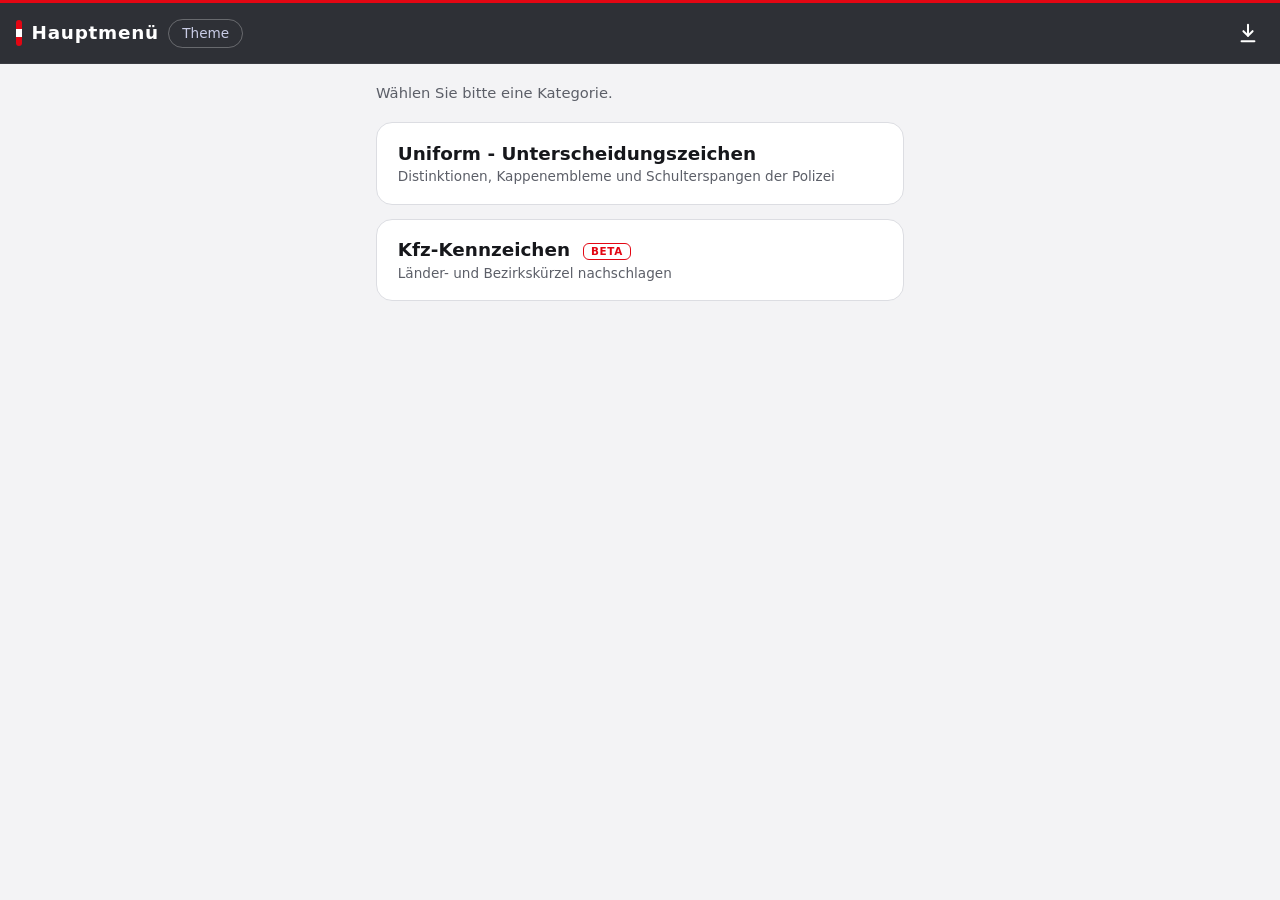
==== commit 70f8b3be: "update" ====
--- a/index.html
+++ b/index.html
@@ -22,7 +22,7 @@
 <link rel="preconnect" href="https://fonts.googleapis.com">
 <link rel="preconnect" href="https://fonts.gstatic.com" crossorigin>
 <link href="https://fonts.googleapis.com/css2?family=Barlow+Condensed:wght@600;700;800;900&display=swap" rel="stylesheet">
-<link rel="stylesheet" href="style.css?v=38">
+<link rel="stylesheet" href="style.css?v=42">
 </head>
 <body>
 <!-- Startbildschirm: nur beim ersten Oeffnen pro Sitzung, Tippen ueberspringt -->
--- a/style.css
+++ b/style.css
@@ -1412,6 +1412,19 @@
   margin-right: -5px;
 }
 .kz-schild-nr-suffix:empty { display: none; }
+/* Oesterreich: Kuerzel und Nummer gleich nah am Wappen - die Nummer
+   bekommt links nur so viel Polster wie das Kuerzel rechts (2px), statt
+   der sonst ueblichen 10px. Kuerzel ist rechts-, Nummer linksbuendig,
+   die ganze Gruppe bleibt in der weissen Flaeche zentriert. */
+.kz-schild-at .kz-schild-nr { padding-left: 2px; padding-right: 0; }
+.kz-schild-at .kz-schild-nr-kurz { padding-left: 2px; }
+.kz-schild-at .kz-schild-nr-kurz.kz-schild-nr-einstellig {
+  /* Breite = gemessene Ziffernbreite (kzSchildEinpassen), damit auch
+     eine schmale "1" direkt am Wappen und an der restlichen Nummer sitzt */
+  min-width: 0;
+  text-align: center;
+  letter-spacing: 0;
+}
 .kz-schild-dunkel .kz-schild-nr-suffix { color: #f4f3ef; }
 /* Albaniens "MM": feste Ziffern stehen VOR dem eintippbaren
    Buchstabenpaar ("123PU" statt "PU123", siehe nrSuffixVorn in al.js) -
